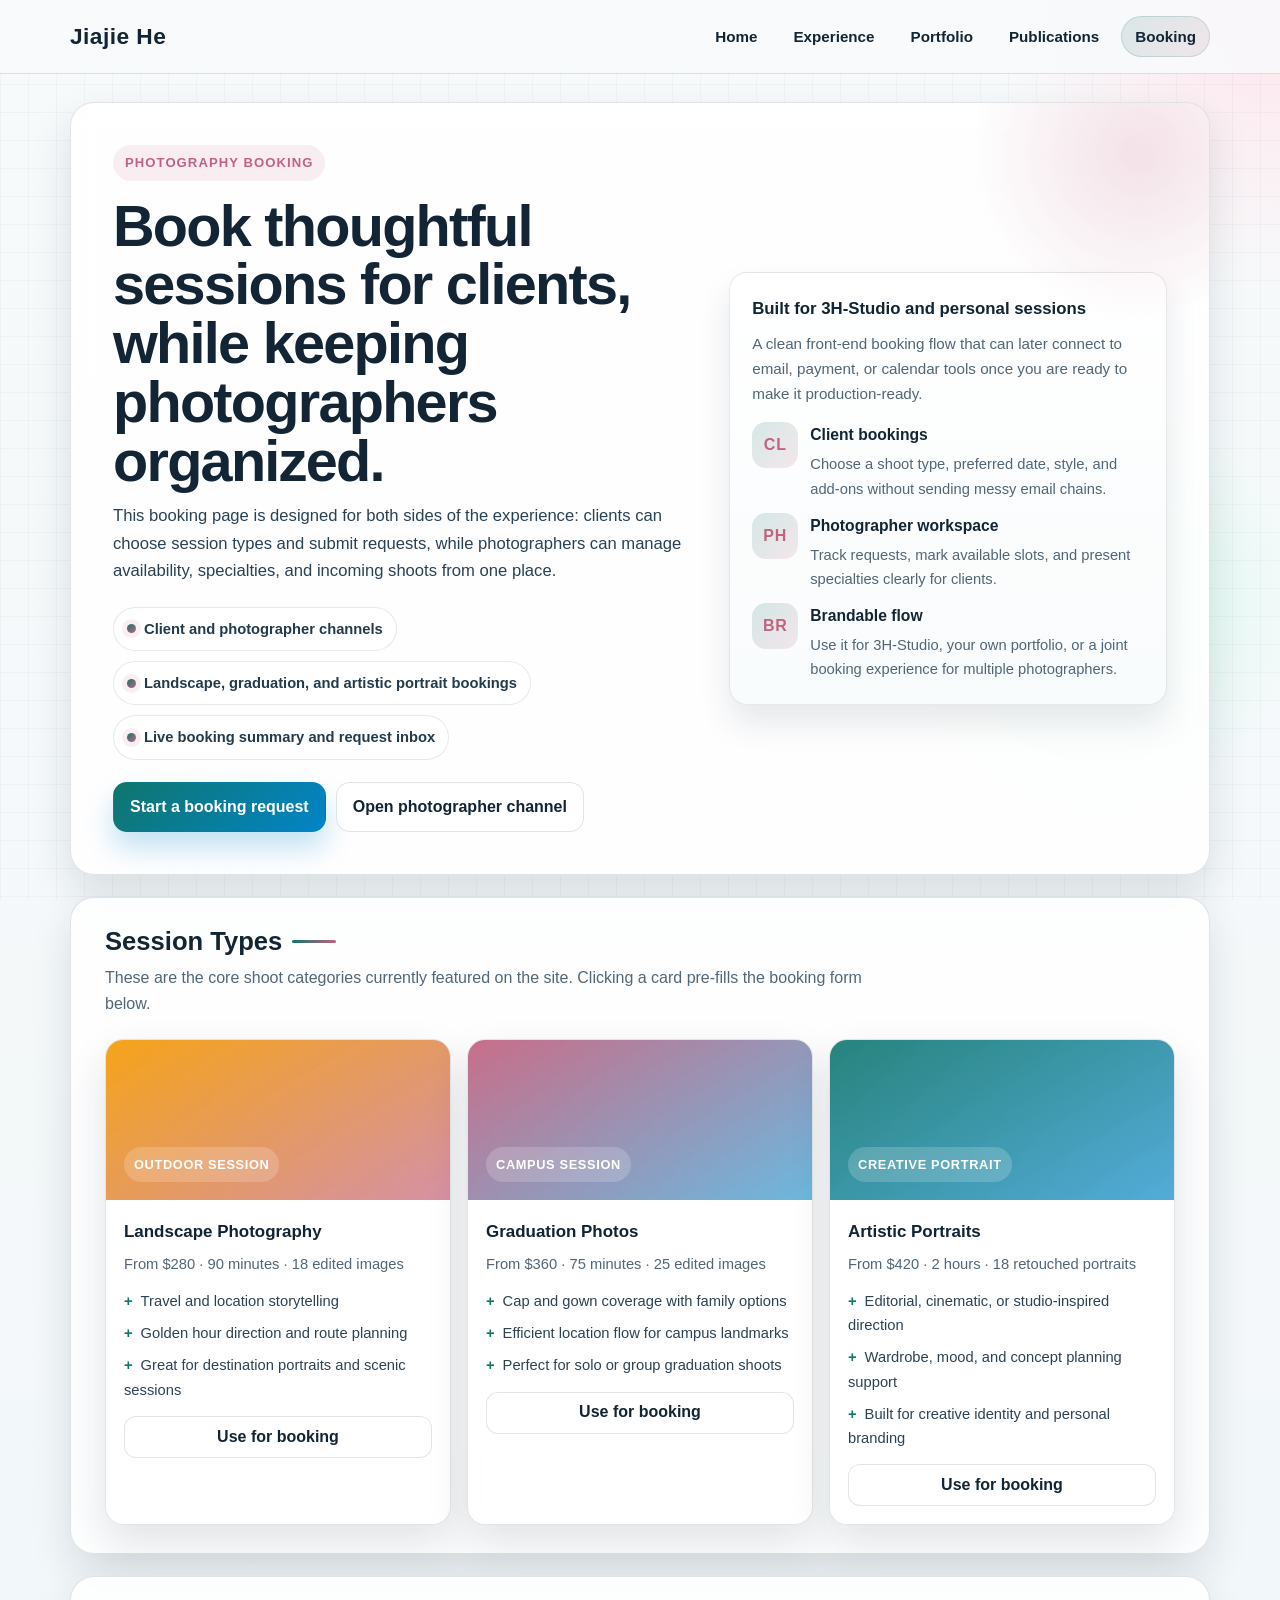
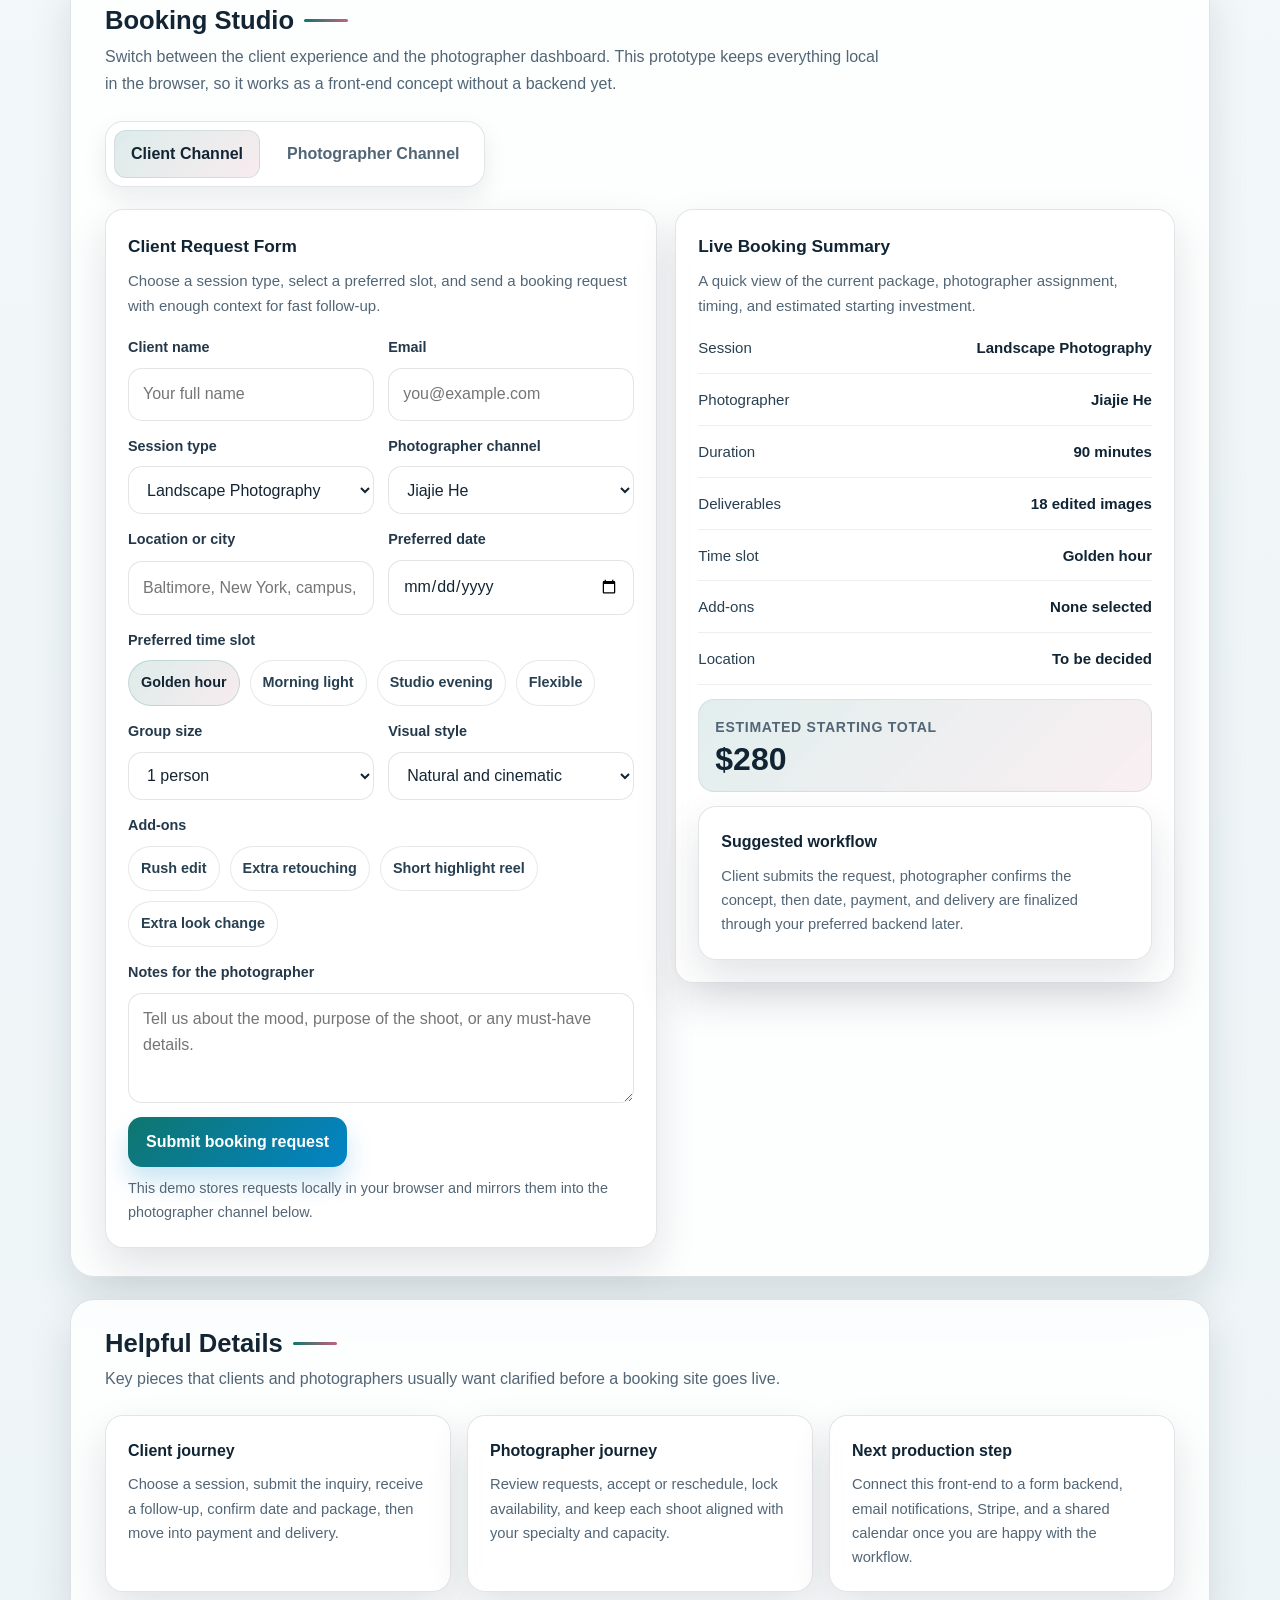
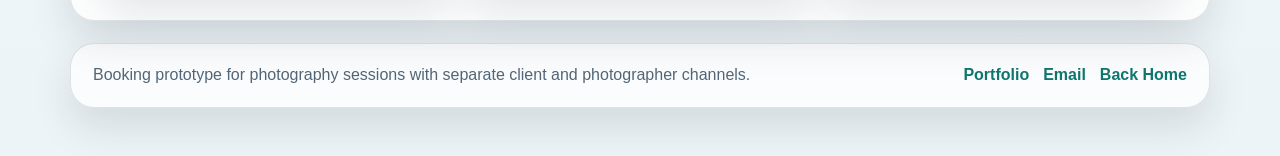
==== booking.html @ ce2f0d44 "studio website" ====
<!DOCTYPE html>
<html lang="en">
<head>
  <meta charset="UTF-8" />
  <meta name="viewport" content="width=device-width, initial-scale=1.0" />
  <title>Booking | Jiajie He x 3H-Studio</title>
  <style>
    :root {
      --bg-1: #f7fafb;
      --bg-2: #edf4f7;
      --surface: rgba(255, 255, 255, 0.84);
      --surface-strong: #ffffff;
      --text: #132534;
      --muted: #526677;
      --brand: #0f766e;
      --brand-2: #0284c7;
      --accent: #f59e0b;
      --rose: #c3627f;
      --line: rgba(19, 37, 52, 0.12);
      --ring: rgba(2, 132, 199, 0.2);
      --shadow: 0 18px 42px rgba(19, 37, 52, 0.12);
      --radius-lg: 18px;
      --radius-xl: 24px;
    }

    * {
      box-sizing: border-box;
    }

    html {
      scroll-behavior: smooth;
    }

    body {
      margin: 0;
      min-height: 100vh;
      font-family: "Avenir Next", "Trebuchet MS", "Segoe UI", sans-serif;
      color: var(--text);
      line-height: 1.65;
      background:
        radial-gradient(920px circle at -8% -12%, #d9f5ff 0%, transparent 42%),
        radial-gradient(860px circle at 100% 0%, #ffe5ec 0%, transparent 34%),
        radial-gradient(720px circle at 86% 18%, #d5fbec 0%, transparent 28%),
        linear-gradient(180deg, var(--bg-1) 0%, var(--bg-2) 100%);
    }

    body::before {
      content: "";
      position: fixed;
      inset: 0;
      background-image:
        linear-gradient(rgba(19, 37, 52, 0.03) 1px, transparent 1px),
        linear-gradient(90deg, rgba(19, 37, 52, 0.03) 1px, transparent 1px);
      background-size: 28px 28px;
      pointer-events: none;
      z-index: -1;
    }

    a {
      color: var(--brand);
      text-decoration: none;
    }

    a:hover {
      text-decoration: underline;
      text-underline-offset: 3px;
    }

    button,
    input,
    select,
    textarea {
      font: inherit;
    }

    button {
      cursor: pointer;
    }

    .site-header {
      position: sticky;
      top: 0;
      z-index: 30;
      backdrop-filter: blur(12px);
      background: rgba(248, 251, 252, 0.82);
      border-bottom: 1px solid var(--line);
    }

    .header-inner {
      max-width: 1180px;
      margin: 0 auto;
      padding: 16px 20px;
      display: flex;
      align-items: center;
      justify-content: space-between;
      gap: 16px;
    }

    .brand {
      font-family: "Optima", "Avenir Next Condensed", "Trebuchet MS", sans-serif;
      font-size: 1.42rem;
      font-weight: 700;
      letter-spacing: 0.02em;
      color: var(--text);
    }

    .brand:hover {
      text-decoration: none;
      opacity: 0.88;
    }

    .nav-list {
      list-style: none;
      margin: 0;
      padding: 0;
      display: flex;
      flex-wrap: wrap;
      gap: 8px;
    }

    .nav-list a {
      display: inline-block;
      padding: 8px 14px;
      border-radius: 999px;
      color: var(--text);
      font-size: 0.95rem;
      font-weight: 600;
      transition: transform 160ms ease, background-color 160ms ease, box-shadow 160ms ease;
    }

    .nav-list a:hover {
      text-decoration: none;
      background: #ffffff;
      transform: translateY(-1px);
    }

    .nav-list a[aria-current="page"] {
      background: linear-gradient(135deg, rgba(15, 118, 110, 0.14), rgba(195, 98, 127, 0.12));
      box-shadow: inset 0 0 0 1px rgba(15, 118, 110, 0.16);
    }

    .page-shell {
      max-width: 1180px;
      margin: 0 auto;
      padding: 28px 20px 48px;
    }

    .hero-card,
    .section-card,
    .service-card,
    .form-card,
    .summary-card,
    .dashboard-card,
    .note-card {
      background: var(--surface);
      border: 1px solid var(--line);
      border-radius: var(--radius-xl);
      box-shadow: var(--shadow);
      backdrop-filter: blur(12px);
    }

    .hero-card {
      position: relative;
      overflow: hidden;
      padding: clamp(26px, 4vw, 42px);
      animation: fade-up 520ms ease both;
    }

    .hero-card::after {
      content: "";
      position: absolute;
      width: 360px;
      height: 360px;
      right: -110px;
      top: -130px;
      border-radius: 50%;
      background: radial-gradient(circle, rgba(195, 98, 127, 0.18) 0%, transparent 66%);
      pointer-events: none;
    }

    .hero-grid {
      display: grid;
      grid-template-columns: 1.15fr 0.85fr;
      gap: 24px;
      align-items: center;
    }

    .eyebrow {
      display: inline-flex;
      align-items: center;
      gap: 8px;
      padding: 7px 12px;
      border-radius: 999px;
      background: rgba(195, 98, 127, 0.1);
      color: var(--rose);
      font-size: 0.82rem;
      font-weight: 800;
      letter-spacing: 0.08em;
      text-transform: uppercase;
    }

    .hero-title {
      margin: 16px 0 12px;
      max-width: 760px;
      font-family: "Optima", "Avenir Next Condensed", "Trebuchet MS", sans-serif;
      font-size: clamp(2.2rem, 5vw, 3.6rem);
      line-height: 1.02;
      letter-spacing: -0.03em;
    }

    .hero-text {
      max-width: 700px;
      margin: 0;
      color: #294154;
      font-size: 1.04rem;
    }

    .chip-row {
      display: flex;
      flex-wrap: wrap;
      gap: 10px;
      margin-top: 22px;
    }

    .chip {
      display: inline-flex;
      align-items: center;
      gap: 8px;
      padding: 9px 13px;
      border-radius: 999px;
      border: 1px solid rgba(19, 37, 52, 0.1);
      background: rgba(255, 255, 255, 0.72);
      color: #223a4d;
      font-size: 0.92rem;
      font-weight: 700;
    }

    .chip-mark {
      width: 9px;
      height: 9px;
      border-radius: 50%;
      background: linear-gradient(135deg, var(--brand), var(--rose));
      box-shadow: 0 0 0 5px rgba(195, 98, 127, 0.1);
    }

    .hero-actions {
      display: flex;
      flex-wrap: wrap;
      gap: 10px;
      margin-top: 22px;
    }

    .cta-button,
    .ghost-button {
      display: inline-flex;
      align-items: center;
      justify-content: center;
      gap: 8px;
      min-height: 46px;
      padding: 11px 16px;
      border-radius: 14px;
      border: 1px solid transparent;
      font-weight: 800;
      transition: transform 160ms ease, box-shadow 160ms ease, border-color 160ms ease;
    }

    .cta-button {
      background: linear-gradient(135deg, var(--brand), var(--brand-2));
      color: #ffffff;
      box-shadow: 0 16px 28px rgba(2, 132, 199, 0.24);
    }

    .cta-button:hover {
      text-decoration: none;
      transform: translateY(-2px);
    }

    .ghost-button {
      background: rgba(255, 255, 255, 0.76);
      border-color: var(--line);
      color: var(--text);
    }

    .ghost-button:hover {
      text-decoration: none;
      transform: translateY(-2px);
      border-color: var(--ring);
      box-shadow: 0 10px 20px rgba(19, 37, 52, 0.1);
    }

    .hero-panel {
      padding: 22px;
      border-radius: var(--radius-lg);
      background:
        linear-gradient(180deg, rgba(255, 255, 255, 0.9) 0%, rgba(248, 251, 252, 0.9) 100%);
      border: 1px solid rgba(19, 37, 52, 0.1);
      box-shadow: 0 18px 32px rgba(19, 37, 52, 0.1);
    }

    .panel-title {
      margin: 0;
      font-size: 1.05rem;
      color: #102434;
    }

    .panel-copy {
      margin: 8px 0 0;
      color: var(--muted);
      font-size: 0.95rem;
    }

    .feature-stack {
      display: grid;
      gap: 12px;
      margin-top: 16px;
    }

    .feature-row {
      display: grid;
      grid-template-columns: 46px 1fr;
      gap: 12px;
      align-items: start;
    }

    .feature-mark {
      width: 46px;
      height: 46px;
      border-radius: 14px;
      display: grid;
      place-items: center;
      background: linear-gradient(135deg, rgba(15, 118, 110, 0.16), rgba(195, 98, 127, 0.14));
      color: var(--rose);
      font-weight: 900;
      letter-spacing: 0.05em;
    }

    .feature-row h3 {
      margin: 0;
      font-size: 0.98rem;
    }

    .feature-row p {
      margin: 4px 0 0;
      color: var(--muted);
      font-size: 0.92rem;
    }

    .content-grid {
      display: grid;
      gap: 22px;
      margin-top: 22px;
    }

    .section-card {
      padding: 28px clamp(18px, 4vw, 34px);
      animation: fade-up 560ms ease both;
    }

    .section-title {
      margin: 0 0 8px;
      display: inline-flex;
      align-items: center;
      gap: 10px;
      font-family: "Optima", "Avenir Next Condensed", "Trebuchet MS", sans-serif;
      font-size: clamp(1.45rem, 2vw, 1.8rem);
      line-height: 1.2;
    }

    .section-title::after {
      content: "";
      width: 44px;
      height: 3px;
      border-radius: 999px;
      background: linear-gradient(90deg, var(--brand), var(--rose));
    }

    .section-copy {
      margin: 0;
      color: var(--muted);
      max-width: 780px;
    }

    .service-grid {
      display: grid;
      grid-template-columns: repeat(3, minmax(0, 1fr));
      gap: 16px;
      margin-top: 22px;
    }

    .service-card {
      overflow: hidden;
      padding: 0;
      border-radius: var(--radius-lg);
      transition: transform 160ms ease, box-shadow 160ms ease, border-color 160ms ease;
    }

    .service-card:hover {
      transform: translateY(-3px);
      box-shadow: 0 18px 32px rgba(19, 37, 52, 0.12);
      border-color: var(--ring);
    }

    .service-visual {
      min-height: 160px;
      padding: 18px;
      display: flex;
      align-items: flex-end;
      background:
        linear-gradient(150deg, rgba(15, 118, 110, 0.9), rgba(2, 132, 199, 0.68)),
        linear-gradient(35deg, rgba(255, 255, 255, 0.18), transparent 55%);
      color: #ffffff;
    }

    .service-card[data-theme="rose"] .service-visual {
      background:
        linear-gradient(150deg, rgba(195, 98, 127, 0.92), rgba(2, 132, 199, 0.58)),
        linear-gradient(35deg, rgba(255, 255, 255, 0.18), transparent 55%);
    }

    .service-card[data-theme="amber"] .service-visual {
      background:
        linear-gradient(150deg, rgba(245, 158, 11, 0.94), rgba(195, 98, 127, 0.7)),
        linear-gradient(35deg, rgba(255, 255, 255, 0.18), transparent 55%);
    }

    .service-visual span {
      display: inline-flex;
      padding: 7px 10px;
      border-radius: 999px;
      background: rgba(255, 255, 255, 0.18);
      font-size: 0.8rem;
      font-weight: 800;
      letter-spacing: 0.05em;
      text-transform: uppercase;
    }

    .service-body {
      padding: 18px;
      background: rgba(255, 255, 255, 0.9);
    }

    .service-title {
      margin: 0;
      font-size: 1.06rem;
      color: #102434;
    }

    .service-meta {
      margin: 6px 0 0;
      color: var(--muted);
      font-size: 0.92rem;
    }

    .service-list {
      margin: 12px 0 0;
      padding: 0;
      list-style: none;
      display: grid;
      gap: 8px;
    }

    .service-list li {
      color: #2d4254;
      font-size: 0.92rem;
    }

    .service-list li::before {
      content: "+";
      margin-right: 8px;
      color: var(--brand);
      font-weight: 900;
    }

    .service-button {
      margin-top: 14px;
      width: 100%;
      min-height: 42px;
      border-radius: 12px;
      border: 1px solid var(--line);
      background: var(--surface-strong);
      color: var(--text);
      font-weight: 800;
      transition: transform 160ms ease, box-shadow 160ms ease, border-color 160ms ease;
    }

    .service-button:hover {
      transform: translateY(-2px);
      border-color: var(--ring);
      box-shadow: 0 10px 20px rgba(19, 37, 52, 0.1);
    }

    .channel-bar {
      margin-top: 24px;
      display: inline-flex;
      flex-wrap: wrap;
      gap: 10px;
      padding: 8px;
      border-radius: 18px;
      background: rgba(255, 255, 255, 0.74);
      border: 1px solid var(--line);
      box-shadow: 0 10px 24px rgba(19, 37, 52, 0.08);
    }

    .channel-tab {
      min-height: 44px;
      padding: 10px 16px;
      border-radius: 12px;
      border: 1px solid transparent;
      background: transparent;
      color: var(--muted);
      font-weight: 800;
    }

    .channel-tab.active {
      background: linear-gradient(135deg, rgba(15, 118, 110, 0.14), rgba(195, 98, 127, 0.12));
      color: var(--text);
      border-color: rgba(15, 118, 110, 0.12);
    }

    .channel-panel {
      display: none;
      margin-top: 22px;
    }

    .channel-panel.active {
      display: block;
    }

    .workflow-grid {
      display: grid;
      grid-template-columns: 1.05fr 0.95fr;
      gap: 18px;
      align-items: start;
    }

    .form-card,
    .summary-card,
    .dashboard-card,
    .note-card {
      padding: 22px;
      border-radius: var(--radius-lg);
    }

    .card-heading {
      margin: 0;
      font-size: 1.08rem;
      color: #102434;
    }

    .card-copy {
      margin: 8px 0 0;
      color: var(--muted);
      font-size: 0.94rem;
    }

    .booking-form {
      display: grid;
      gap: 14px;
      margin-top: 18px;
    }

    .field-grid {
      display: grid;
      grid-template-columns: repeat(2, minmax(0, 1fr));
      gap: 14px;
    }

    .field {
      display: grid;
      gap: 8px;
    }

    .field label {
      font-size: 0.9rem;
      font-weight: 800;
      color: #23384a;
    }

    .field input,
    .field select,
    .field textarea {
      min-height: 48px;
      border-radius: 14px;
      border: 1px solid rgba(19, 37, 52, 0.12);
      background: rgba(255, 255, 255, 0.94);
      padding: 12px 14px;
      color: var(--text);
      transition: border-color 160ms ease, box-shadow 160ms ease;
    }

    .field textarea {
      min-height: 110px;
      resize: vertical;
    }

    .field input:focus,
    .field select:focus,
    .field textarea:focus {
      outline: none;
      border-color: rgba(2, 132, 199, 0.36);
      box-shadow: 0 0 0 4px rgba(2, 132, 199, 0.12);
    }

    .slot-grid,
    .addon-grid,
    .specialty-grid {
      display: flex;
      flex-wrap: wrap;
      gap: 10px;
    }

    .slot-button,
    .addon-chip,
    .specialty-chip {
      display: inline-flex;
      align-items: center;
      justify-content: center;
      min-height: 42px;
      padding: 10px 12px;
      border-radius: 999px;
      border: 1px solid rgba(19, 37, 52, 0.1);
      background: rgba(255, 255, 255, 0.84);
      color: #274052;
      font-size: 0.9rem;
      font-weight: 700;
      transition: transform 160ms ease, border-color 160ms ease, box-shadow 160ms ease, background-color 160ms ease;
    }

    .slot-button:hover,
    .addon-chip:hover {
      transform: translateY(-1px);
      border-color: var(--ring);
      box-shadow: 0 8px 16px rgba(19, 37, 52, 0.08);
    }

    .slot-button.active,
    .addon-chip.active {
      background: linear-gradient(135deg, rgba(15, 118, 110, 0.14), rgba(195, 98, 127, 0.12));
      border-color: rgba(15, 118, 110, 0.18);
      color: var(--text);
    }

    .form-actions {
      display: flex;
      flex-wrap: wrap;
      gap: 10px;
      align-items: center;
    }

    .submit-button {
      min-height: 48px;
      padding: 12px 18px;
      border-radius: 14px;
      border: 0;
      background: linear-gradient(135deg, var(--brand), var(--brand-2));
      color: #ffffff;
      font-weight: 800;
      box-shadow: 0 14px 26px rgba(2, 132, 199, 0.22);
      transition: transform 160ms ease, box-shadow 160ms ease;
    }

    .submit-button:hover {
      transform: translateY(-2px);
    }

    .form-note {
      color: var(--muted);
      font-size: 0.9rem;
    }

    .summary-panel {
      display: grid;
      gap: 14px;
      margin-top: 18px;
    }

    .summary-row {
      display: flex;
      justify-content: space-between;
      gap: 14px;
      padding-bottom: 12px;
      border-bottom: 1px solid rgba(19, 37, 52, 0.08);
      color: #274052;
      font-size: 0.94rem;
    }

    .summary-row strong {
      color: #102434;
    }

    .summary-total {
      padding: 16px;
      border-radius: 16px;
      background: linear-gradient(135deg, rgba(15, 118, 110, 0.12), rgba(195, 98, 127, 0.1));
      border: 1px solid rgba(15, 118, 110, 0.1);
    }

    .summary-total span {
      display: block;
      color: var(--muted);
      font-size: 0.88rem;
      font-weight: 700;
      letter-spacing: 0.05em;
      text-transform: uppercase;
    }

    .summary-total strong {
      display: block;
      margin-top: 4px;
      font-family: "Optima", "Avenir Next Condensed", "Trebuchet MS", sans-serif;
      font-size: 2rem;
      line-height: 1;
      color: #102434;
    }

    .success-banner {
      display: none;
      margin-top: 16px;
      padding: 14px 16px;
      border-radius: 16px;
      background: rgba(15, 118, 110, 0.1);
      border: 1px solid rgba(15, 118, 110, 0.14);
      color: #144338;
      font-weight: 700;
    }

    .success-banner.show {
      display: block;
    }

    .photographer-grid {
      display: grid;
      grid-template-columns: 1.1fr 0.9fr;
      gap: 18px;
      align-items: start;
    }

    .stat-grid {
      display: grid;
      grid-template-columns: repeat(3, minmax(0, 1fr));
      gap: 12px;
      margin-top: 18px;
    }

    .stat-card {
      padding: 14px;
      border-radius: 18px;
      background: rgba(255, 255, 255, 0.76);
      border: 1px solid rgba(19, 37, 52, 0.1);
      text-align: center;
    }

    .stat-card strong {
      display: block;
      font-family: "Optima", "Avenir Next Condensed", "Trebuchet MS", sans-serif;
      font-size: 1.55rem;
      line-height: 1;
      color: #102434;
    }

    .stat-card span {
      display: block;
      margin-top: 6px;
      color: var(--muted);
      font-size: 0.83rem;
      font-weight: 700;
      letter-spacing: 0.04em;
      text-transform: uppercase;
    }

    .request-list {
      margin: 18px 0 0;
      padding: 0;
      list-style: none;
      display: grid;
      gap: 12px;
    }

    .request-item {
      padding: 16px;
      border-radius: 16px;
      border: 1px solid rgba(19, 37, 52, 0.1);
      background: rgba(255, 255, 255, 0.88);
      transition: transform 160ms ease, box-shadow 160ms ease, border-color 160ms ease;
    }

    .request-item:hover {
      transform: translateY(-2px);
      box-shadow: 0 12px 24px rgba(19, 37, 52, 0.08);
      border-color: var(--ring);
    }

    .request-topline {
      display: flex;
      justify-content: space-between;
      align-items: start;
      gap: 12px;
    }

    .request-title {
      margin: 0;
      font-size: 0.99rem;
      color: #102434;
    }

    .status-badge {
      display: inline-flex;
      align-items: center;
      padding: 7px 10px;
      border-radius: 999px;
      font-size: 0.78rem;
      font-weight: 800;
      letter-spacing: 0.05em;
      text-transform: uppercase;
      white-space: nowrap;
    }

    .status-badge.new {
      background: rgba(245, 158, 11, 0.14);
      color: #925900;
    }

    .status-badge.pending {
      background: rgba(2, 132, 199, 0.1);
      color: var(--brand-2);
    }

    .status-badge.review {
      background: rgba(15, 118, 110, 0.1);
      color: var(--brand);
    }

    .request-meta,
    .request-notes {
      margin: 8px 0 0;
      color: var(--muted);
      font-size: 0.92rem;
    }

    .availability-grid {
      display: grid;
      grid-template-columns: repeat(2, minmax(0, 1fr));
      gap: 10px;
      margin-top: 18px;
    }

    .availability-slot {
      min-height: 56px;
      padding: 12px;
      border-radius: 16px;
      border: 1px solid rgba(19, 37, 52, 0.1);
      background: rgba(255, 255, 255, 0.88);
      color: #274052;
      font-weight: 700;
      text-align: left;
      transition: transform 160ms ease, border-color 160ms ease, box-shadow 160ms ease, background-color 160ms ease;
    }

    .availability-slot small {
      display: block;
      margin-top: 4px;
      color: var(--muted);
      font-weight: 600;
      font-size: 0.82rem;
    }

    .availability-slot:hover {
      transform: translateY(-1px);
      border-color: var(--ring);
      box-shadow: 0 10px 18px rgba(19, 37, 52, 0.08);
    }

    .availability-slot.open {
      background: linear-gradient(135deg, rgba(15, 118, 110, 0.14), rgba(2, 132, 199, 0.1));
      border-color: rgba(15, 118, 110, 0.16);
    }

    .availability-slot.closed {
      background: rgba(255, 255, 255, 0.74);
      opacity: 0.7;
    }

    .faq-grid {
      display: grid;
      grid-template-columns: repeat(3, minmax(0, 1fr));
      gap: 16px;
      margin-top: 22px;
    }

    .note-card h3 {
      margin: 0;
      font-size: 1rem;
      color: #102434;
    }

    .note-card p {
      margin: 8px 0 0;
      color: var(--muted);
      font-size: 0.92rem;
    }

    .footer-card {
      margin-top: 22px;
      padding: 18px 22px;
      border-radius: var(--radius-xl);
      background: rgba(255, 255, 255, 0.74);
      border: 1px solid var(--line);
      box-shadow: var(--shadow);
      display: flex;
      justify-content: space-between;
      align-items: center;
      gap: 18px;
      color: var(--muted);
    }

    .footer-links {
      display: flex;
      flex-wrap: wrap;
      gap: 14px;
    }

    .footer-links a {
      font-weight: 700;
    }

    @keyframes fade-up {
      from {
        opacity: 0;
        transform: translateY(14px);
      }
      to {
        opacity: 1;
        transform: translateY(0);
      }
    }

    @media (max-width: 1080px) {
      .hero-grid,
      .workflow-grid,
      .photographer-grid,
      .service-grid,
      .faq-grid {
        grid-template-columns: 1fr;
      }
    }

    @media (max-width: 780px) {
      .field-grid,
      .availability-grid,
      .stat-grid {
        grid-template-columns: 1fr;
      }
    }

    @media (max-width: 640px) {
      .header-inner {
        flex-direction: column;
        align-items: flex-start;
      }

      .nav-list {
        width: 100%;
      }

      .nav-list li {
        flex: 1 1 auto;
      }

      .nav-list a {
        width: 100%;
        text-align: center;
      }

      .hero-actions,
      .form-actions,
      .footer-card,
      .request-topline {
        flex-direction: column;
        align-items: flex-start;
      }

      .channel-bar {
        width: 100%;
      }

      .channel-tab {
        width: 100%;
      }
    }
  </style>
</head>
<body>
  <header class="site-header">
    <div class="header-inner">
      <a class="brand" href="index.html">Jiajie He</a>
      <nav aria-label="Primary">
        <ul class="nav-list">
          <li><a href="index.html">Home</a></li>
          <li><a href="experience.html">Experience</a></li>
          <li><a href="portfolio.html">Portfolio</a></li>
          <li><a href="publication.html">Publications</a></li>
          <li><a href="booking.html" aria-current="page">Booking</a></li>
        </ul>
      </nav>
    </div>
  </header>

  <main class="page-shell">
    <section class="hero-card" aria-labelledby="page-title">
      <div class="hero-grid">
        <div>
          <span class="eyebrow">Photography Booking</span>
          <h1 id="page-title" class="hero-title">Book thoughtful sessions for clients, while keeping photographers organized.</h1>
          <p class="hero-text">
            This booking page is designed for both sides of the experience: clients can choose session types and submit requests, while photographers can manage availability, specialties, and incoming shoots from one place.
          </p>
          <div class="chip-row" aria-label="Booking highlights">
            <span class="chip"><span class="chip-mark" aria-hidden="true"></span>Client and photographer channels</span>
            <span class="chip"><span class="chip-mark" aria-hidden="true"></span>Landscape, graduation, and artistic portrait bookings</span>
            <span class="chip"><span class="chip-mark" aria-hidden="true"></span>Live booking summary and request inbox</span>
          </div>
          <div class="hero-actions">
            <a class="cta-button" href="#booking-studio">Start a booking request</a>
            <a class="ghost-button" href="#channel-switcher">Open photographer channel</a>
          </div>
        </div>

        <aside class="hero-panel">
          <h2 class="panel-title">Built for 3H-Studio and personal sessions</h2>
          <p class="panel-copy">
            A clean front-end booking flow that can later connect to email, payment, or calendar tools once you are ready to make it production-ready.
          </p>
          <div class="feature-stack">
            <div class="feature-row">
              <div class="feature-mark">CL</div>
              <div>
                <h3>Client bookings</h3>
                <p>Choose a shoot type, preferred date, style, and add-ons without sending messy email chains.</p>
              </div>
            </div>
            <div class="feature-row">
              <div class="feature-mark">PH</div>
              <div>
                <h3>Photographer workspace</h3>
                <p>Track requests, mark available slots, and present specialties clearly for clients.</p>
              </div>
            </div>
            <div class="feature-row">
              <div class="feature-mark">BR</div>
              <div>
                <h3>Brandable flow</h3>
                <p>Use it for 3H-Studio, your own portfolio, or a joint booking experience for multiple photographers.</p>
              </div>
            </div>
          </div>
        </aside>
      </div>
    </section>

    <div class="content-grid">
      <section class="section-card" aria-labelledby="session-title">
        <h2 id="session-title" class="section-title">Session Types</h2>
        <p class="section-copy">
          These are the core shoot categories currently featured on the site. Clicking a card pre-fills the booking form below.
        </p>

        <div class="service-grid">
          <article class="service-card" data-theme="amber">
            <div class="service-visual">
              <span>Outdoor session</span>
            </div>
            <div class="service-body">
              <h3 class="service-title">Landscape Photography</h3>
              <p class="service-meta">From $280 · 90 minutes · 18 edited images</p>
              <ul class="service-list">
                <li>Travel and location storytelling</li>
                <li>Golden hour direction and route planning</li>
                <li>Great for destination portraits and scenic sessions</li>
              </ul>
              <button class="service-button" type="button" data-fill-session="landscape">Use for booking</button>
            </div>
          </article>

          <article class="service-card" data-theme="rose">
            <div class="service-visual">
              <span>Campus session</span>
            </div>
            <div class="service-body">
              <h3 class="service-title">Graduation Photos</h3>
              <p class="service-meta">From $360 · 75 minutes · 25 edited images</p>
              <ul class="service-list">
                <li>Cap and gown coverage with family options</li>
                <li>Efficient location flow for campus landmarks</li>
                <li>Perfect for solo or group graduation shoots</li>
              </ul>
              <button class="service-button" type="button" data-fill-session="graduation">Use for booking</button>
            </div>
          </article>

          <article class="service-card">
            <div class="service-visual">
              <span>Creative portrait</span>
            </div>
            <div class="service-body">
              <h3 class="service-title">Artistic Portraits</h3>
              <p class="service-meta">From $420 · 2 hours · 18 retouched portraits</p>
              <ul class="service-list">
                <li>Editorial, cinematic, or studio-inspired direction</li>
                <li>Wardrobe, mood, and concept planning support</li>
                <li>Built for creative identity and personal branding</li>
              </ul>
              <button class="service-button" type="button" data-fill-session="portrait">Use for booking</button>
            </div>
          </article>
        </div>
      </section>

      <section id="booking-studio" class="section-card" aria-labelledby="booking-title">
        <h2 id="booking-title" class="section-title">Booking Studio</h2>
        <p class="section-copy">
          Switch between the client experience and the photographer dashboard. This prototype keeps everything local in the browser, so it works as a front-end concept without a backend yet.
        </p>

        <div id="channel-switcher" class="channel-bar" role="tablist" aria-label="Booking channels">
          <button class="channel-tab active" type="button" role="tab" aria-selected="true" data-channel="client-panel">Client Channel</button>
          <button class="channel-tab" type="button" role="tab" aria-selected="false" data-channel="photographer-panel">Photographer Channel</button>
        </div>

        <section id="client-panel" class="channel-panel active" aria-labelledby="client-panel-title">
          <div class="workflow-grid">
            <article class="form-card">
              <h3 id="client-panel-title" class="card-heading">Client Request Form</h3>
              <p class="card-copy">
                Choose a session type, select a preferred slot, and send a booking request with enough context for fast follow-up.
              </p>

              <form id="booking-form" class="booking-form">
                <div class="field-grid">
                  <div class="field">
                    <label for="client-name">Client name</label>
                    <input id="client-name" name="client-name" type="text" placeholder="Your full name" required />
                  </div>
                  <div class="field">
                    <label for="client-email">Email</label>
                    <input id="client-email" name="client-email" type="email" placeholder="you@example.com" required />
                  </div>
                </div>

                <div class="field-grid">
                  <div class="field">
                    <label for="session-type">Session type</label>
                    <select id="session-type" name="session-type" required>
                      <option value="landscape">Landscape Photography</option>
                      <option value="graduation">Graduation Photos</option>
                      <option value="portrait">Artistic Portraits</option>
                    </select>
                  </div>
                  <div class="field">
                    <label for="photographer">Photographer channel</label>
                    <select id="photographer" name="photographer">
                      <option value="jiajie">Jiajie He</option>
                      <option value="studio">3H-Studio Team</option>
                      <option value="associate">Associate Photographer</option>
                    </select>
                  </div>
                </div>

                <div class="field-grid">
                  <div class="field">
                    <label for="city">Location or city</label>
                    <input id="city" name="city" type="text" placeholder="Baltimore, New York, campus, studio..." required />
                  </div>
                  <div class="field">
                    <label for="shoot-date">Preferred date</label>
                    <input id="shoot-date" name="shoot-date" type="date" required />
                  </div>
                </div>

                <div class="field">
                  <label>Preferred time slot</label>
                  <div class="slot-grid" id="slot-grid">
                    <button class="slot-button active" type="button" data-slot="Golden hour">Golden hour</button>
                    <button class="slot-button" type="button" data-slot="Morning light">Morning light</button>
                    <button class="slot-button" type="button" data-slot="Studio evening">Studio evening</button>
                    <button class="slot-button" type="button" data-slot="Flexible">Flexible</button>
                  </div>
                </div>

                <div class="field-grid">
                  <div class="field">
                    <label for="group-size">Group size</label>
                    <select id="group-size" name="group-size">
                      <option value="1">1 person</option>
                      <option value="2">2 people</option>
                      <option value="3-5">3-5 people</option>
                      <option value="6+">6+ people</option>
                    </select>
                  </div>
                  <div class="field">
                    <label for="style">Visual style</label>
                    <select id="style" name="style">
                      <option value="Natural and cinematic">Natural and cinematic</option>
                      <option value="Clean and classic">Clean and classic</option>
                      <option value="Editorial and artistic">Editorial and artistic</option>
                      <option value="Travel documentary">Travel documentary</option>
                    </select>
                  </div>
                </div>

                <div class="field">
                  <label>Add-ons</label>
                  <div class="addon-grid" id="addon-grid">
                    <button class="addon-chip" type="button" data-addon="rush">Rush edit</button>
                    <button class="addon-chip" type="button" data-addon="retouch">Extra retouching</button>
                    <button class="addon-chip" type="button" data-addon="reel">Short highlight reel</button>
                    <button class="addon-chip" type="button" data-addon="looks">Extra look change</button>
                  </div>
                </div>

                <div class="field">
                  <label for="notes">Notes for the photographer</label>
                  <textarea id="notes" name="notes" placeholder="Tell us about the mood, purpose of the shoot, or any must-have details."></textarea>
                </div>

                <div class="form-actions">
                  <button class="submit-button" type="submit">Submit booking request</button>
                  <span class="form-note">This demo stores requests locally in your browser and mirrors them into the photographer channel below.</span>
                </div>
              </form>

              <div id="success-banner" class="success-banner">
                Booking request submitted. A new inquiry has been added to the photographer channel.
              </div>
            </article>

            <aside class="summary-card">
              <h3 class="card-heading">Live Booking Summary</h3>
              <p class="card-copy">
                A quick view of the current package, photographer assignment, timing, and estimated starting investment.
              </p>

              <div class="summary-panel">
                <div class="summary-row"><span>Session</span><strong id="summary-session">Landscape Photography</strong></div>
                <div class="summary-row"><span>Photographer</span><strong id="summary-photographer">Jiajie He</strong></div>
                <div class="summary-row"><span>Duration</span><strong id="summary-duration">90 minutes</strong></div>
                <div class="summary-row"><span>Deliverables</span><strong id="summary-deliverables">18 edited images</strong></div>
                <div class="summary-row"><span>Time slot</span><strong id="summary-slot">Golden hour</strong></div>
                <div class="summary-row"><span>Add-ons</span><strong id="summary-addons">None selected</strong></div>
                <div class="summary-row"><span>Location</span><strong id="summary-location">To be decided</strong></div>
                <div class="summary-total">
                  <span>Estimated starting total</span>
                  <strong id="summary-total">$280</strong>
                </div>
                <div class="note-card">
                  <h3>Suggested workflow</h3>
                  <p>Client submits the request, photographer confirms the concept, then date, payment, and delivery are finalized through your preferred backend later.</p>
                </div>
              </div>
            </aside>
          </div>
        </section>

        <section id="photographer-panel" class="channel-panel" aria-labelledby="photographer-panel-title">
          <div class="photographer-grid">
            <article class="dashboard-card">
              <h3 id="photographer-panel-title" class="card-heading">Photographer Dashboard</h3>
              <p class="card-copy">
                Review incoming requests, keep your booking pace visible, and present core specialties so clients know what each channel is best for.
              </p>

              <div class="stat-grid">
                <div class="stat-card">
                  <strong>24h</strong>
                  <span>Reply goal</span>
                </div>
                <div class="stat-card">
                  <strong>3</strong>
                  <span>Core shoot types</span>
                </div>
                <div class="stat-card">
                  <strong>6</strong>
                  <span>Weekly open slots</span>
                </div>
              </div>

              <div class="specialty-grid" style="margin-top: 18px;">
                <span class="specialty-chip">Landscape direction</span>
                <span class="specialty-chip">Graduation sessions</span>
                <span class="specialty-chip">Artistic portraits</span>
                <span class="specialty-chip">3H-Studio workflow</span>
              </div>

              <ul id="request-list" class="request-list" aria-label="Incoming booking requests"></ul>
            </article>

            <div style="display: grid; gap: 18px;">
              <article class="dashboard-card">
                <h3 class="card-heading">Availability Board</h3>
                <p class="card-copy">
                  Toggle open slots for the next booking cycle. This helps illustrate how a future photographer backend could work.
                </p>

                <div id="availability-grid" class="availability-grid" aria-label="Availability slots"></div>
              </article>

              <article class="note-card">
                <h3>Photographer channel essentials</h3>
                <p>For a production build, this area would connect to a database for real inquiries, photographer profiles, payments, and final calendar syncing.</p>
              </article>
            </div>
          </div>
        </section>
      </section>

      <section class="section-card" aria-labelledby="faq-title">
        <h2 id="faq-title" class="section-title">Helpful Details</h2>
        <p class="section-copy">
          Key pieces that clients and photographers usually want clarified before a booking site goes live.
        </p>

        <div class="faq-grid">
          <article class="note-card">
            <h3>Client journey</h3>
            <p>Choose a session, submit the inquiry, receive a follow-up, confirm date and package, then move into payment and delivery.</p>
          </article>
          <article class="note-card">
            <h3>Photographer journey</h3>
            <p>Review requests, accept or reschedule, lock availability, and keep each shoot aligned with your specialty and capacity.</p>
          </article>
          <article class="note-card">
            <h3>Next production step</h3>
            <p>Connect this front-end to a form backend, email notifications, Stripe, and a shared calendar once you are happy with the workflow.</p>
          </article>
        </div>
      </section>
    </div>

    <footer class="footer-card">
      <span>Booking prototype for photography sessions with separate client and photographer channels.</span>
      <div class="footer-links">
        <a href="portfolio.html">Portfolio</a>
        <a href="mailto:jiajieh1@umbc.edu">Email</a>
        <a href="index.html">Back Home</a>
      </div>
    </footer>
  </main>

  <script>
    const sessionTypes = {
      landscape: {
        label: "Landscape Photography",
        duration: "90 minutes",
        deliverables: "18 edited images",
        price: 280
      },
      graduation: {
        label: "Graduation Photos",
        duration: "75 minutes",
        deliverables: "25 edited images",
        price: 360
      },
      portrait: {
        label: "Artistic Portraits",
        duration: "2 hours",
        deliverables: "18 retouched portraits",
        price: 420
      }
    };

    const photographerNames = {
      jiajie: "Jiajie He",
      studio: "3H-Studio Team",
      associate: "Associate Photographer"
    };

    const addonConfig = {
      rush: { label: "Rush edit", price: 90 },
      retouch: { label: "Extra retouching", price: 60 },
      reel: { label: "Short highlight reel", price: 120 },
      looks: { label: "Extra look change", price: 80 }
    };

    const sampleRequests = [
      {
        client: "Mei Lin",
        session: "Graduation Photos",
        meta: "May 18, 2026 · Golden hour · Baltimore campus",
        notes: "Looking for cap-and-gown plus a few family images after the main set.",
        status: "pending",
        badge: "Pending"
      },
      {
        client: "Aaron Park",
        session: "Artistic Portraits",
        meta: "April 12, 2026 · Studio evening · New York",
        notes: "Interested in cinematic portrait lighting with one wardrobe change.",
        status: "review",
        badge: "In Review"
      }
    ];

    const availabilityDefaults = [
      { key: "thu-golden", title: "Thu · Golden hour", note: "Landscape and portrait", open: true },
      { key: "fri-morning", title: "Fri · Morning light", note: "Graduation friendly", open: true },
      { key: "sat-golden", title: "Sat · Golden hour", note: "High demand slot", open: true },
      { key: "sat-evening", title: "Sat · Studio evening", note: "Portrait and concept work", open: false },
      { key: "sun-morning", title: "Sun · Morning light", note: "Family and graduation", open: true },
      { key: "sun-flex", title: "Sun · Flexible", note: "Travel or destination shoot", open: false }
    ];

    const storageKeys = {
      requests: "studio-booking-requests",
      availability: "studio-booking-availability"
    };

    const channelTabs = document.querySelectorAll(".channel-tab");
    const channelPanels = document.querySelectorAll(".channel-panel");
    const fillButtons = document.querySelectorAll("[data-fill-session]");
    const form = document.getElementById("booking-form");
    const sessionField = document.getElementById("session-type");
    const photographerField = document.getElementById("photographer");
    const cityField = document.getElementById("city");
    const slotButtons = document.querySelectorAll(".slot-button");
    const addonButtons = document.querySelectorAll(".addon-chip");
    const successBanner = document.getElementById("success-banner");
    const requestList = document.getElementById("request-list");
    const availabilityGrid = document.getElementById("availability-grid");

    const summaryEls = {
      session: document.getElementById("summary-session"),
      photographer: document.getElementById("summary-photographer"),
      duration: document.getElementById("summary-duration"),
      deliverables: document.getElementById("summary-deliverables"),
      slot: document.getElementById("summary-slot"),
      addons: document.getElementById("summary-addons"),
      location: document.getElementById("summary-location"),
      total: document.getElementById("summary-total")
    };

    function setActiveChannel(panelId) {
      channelTabs.forEach((tab) => {
        const active = tab.dataset.channel === panelId;
        tab.classList.toggle("active", active);
        tab.setAttribute("aria-selected", active ? "true" : "false");
      });

      channelPanels.forEach((panel) => {
        panel.classList.toggle("active", panel.id === panelId);
      });
    }

    channelTabs.forEach((tab) => {
      tab.addEventListener("click", () => setActiveChannel(tab.dataset.channel));
    });

    fillButtons.forEach((button) => {
      button.addEventListener("click", () => {
        sessionField.value = button.dataset.fillSession;
        setActiveChannel("client-panel");
        updateSummary();
        document.getElementById("booking-studio").scrollIntoView({ behavior: "smooth", block: "start" });
      });
    });

    function getSelectedSlot() {
      const active = document.querySelector(".slot-button.active");
      return active ? active.dataset.slot : "Flexible";
    }

    function getSelectedAddons() {
      return Array.from(document.querySelectorAll(".addon-chip.active")).map((chip) => chip.dataset.addon);
    }

    function updateSummary() {
      const session = sessionTypes[sessionField.value];
      const selectedAddons = getSelectedAddons();
      const addonTotal = selectedAddons.reduce((sum, key) => sum + addonConfig[key].price, 0);
      const addonLabel = selectedAddons.length
        ? selectedAddons.map((key) => addonConfig[key].label).join(", ")
        : "None selected";

      summaryEls.session.textContent = session.label;
      summaryEls.photographer.textContent = photographerNames[photographerField.value];
      summaryEls.duration.textContent = session.duration;
      summaryEls.deliverables.textContent = session.deliverables;
      summaryEls.slot.textContent = getSelectedSlot();
      summaryEls.addons.textContent = addonLabel;
      summaryEls.location.textContent = cityField.value.trim() || "To be decided";
      summaryEls.total.textContent = "$" + String(session.price + addonTotal);
    }

    slotButtons.forEach((button) => {
      button.addEventListener("click", () => {
        slotButtons.forEach((slot) => slot.classList.remove("active"));
        button.classList.add("active");
        updateSummary();
      });
    });

    addonButtons.forEach((button) => {
      button.addEventListener("click", () => {
        button.classList.toggle("active");
        updateSummary();
      });
    });

    [sessionField, photographerField, cityField].forEach((field) => {
      field.addEventListener("input", updateSummary);
      field.addEventListener("change", updateSummary);
    });

    function formatDate(dateValue) {
      if (!dateValue) return "Date not selected";
      const date = new Date(dateValue + "T12:00:00");
      return date.toLocaleDateString(undefined, {
        year: "numeric",
        month: "short",
        day: "numeric"
      });
    }

    function readStoredRequests() {
      try {
        return JSON.parse(localStorage.getItem(storageKeys.requests) || "[]");
      } catch (error) {
        return [];
      }
    }

    function writeStoredRequests(requests) {
      localStorage.setItem(storageKeys.requests, JSON.stringify(requests));
    }

    function renderRequests() {
      const stored = readStoredRequests();
      const requests = stored.concat(sampleRequests);
      requestList.innerHTML = "";

      requests.forEach((request) => {
        const item = document.createElement("li");
        item.className = "request-item";
        item.innerHTML =
          '<div class="request-topline">' +
          '<div><h4 class="request-title">' + request.client + " · " + request.session + "</h4></div>" +
          '<span class="status-badge ' + request.status + '">' + request.badge + "</span>" +
          "</div>" +
          '<p class="request-meta">' + request.meta + "</p>" +
          '<p class="request-notes">' + request.notes + "</p>";
        requestList.appendChild(item);
      });
    }

    function readAvailability() {
      try {
        const stored = JSON.parse(localStorage.getItem(storageKeys.availability) || "null");
        if (!stored) return availabilityDefaults;
        return availabilityDefaults.map((slot) => {
          const match = stored.find((item) => item.key === slot.key);
          return match ? match : slot;
        });
      } catch (error) {
        return availabilityDefaults;
      }
    }

    function writeAvailability(slots) {
      localStorage.setItem(storageKeys.availability, JSON.stringify(slots));
    }

    function renderAvailability() {
      const slots = readAvailability();
      availabilityGrid.innerHTML = "";

      slots.forEach((slot) => {
        const button = document.createElement("button");
        button.type = "button";
        button.className = "availability-slot " + (slot.open ? "open" : "closed");
        button.innerHTML = slot.title + "<small>" + (slot.open ? "Open for requests" : "Marked unavailable") + " · " + slot.note + "</small>";
        button.addEventListener("click", () => {
          const updated = readAvailability().map((item) =>
            item.key === slot.key ? { ...item, open: !item.open } : item
          );
          writeAvailability(updated);
          renderAvailability();
        });
        availabilityGrid.appendChild(button);
      });
    }

    form.addEventListener("submit", (event) => {
      event.preventDefault();

      const session = sessionTypes[sessionField.value];
      const notes = document.getElementById("notes").value.trim() || "No extra notes provided.";
      const request = {
        client: document.getElementById("client-name").value.trim(),
        session: session.label,
        meta:
          formatDate(document.getElementById("shoot-date").value) +
          " · " +
          getSelectedSlot() +
          " · " +
          (cityField.value.trim() || "Location TBD"),
        notes: notes,
        status: "new",
        badge: "New"
      };

      const stored = readStoredRequests();
      stored.unshift(request);
      writeStoredRequests(stored);
      renderRequests();
      updateSummary();
      successBanner.classList.add("show");

      window.setTimeout(() => {
        successBanner.classList.remove("show");
      }, 4200);

      form.reset();
      slotButtons.forEach((button, index) => {
        button.classList.toggle("active", index === 0);
      });
      addonButtons.forEach((button) => button.classList.remove("active"));
      sessionField.value = "landscape";
      photographerField.value = "jiajie";
      updateSummary();
      setActiveChannel("photographer-panel");
    });

    renderRequests();
    renderAvailability();
    updateSummary();
  </script>
</body>
</html>
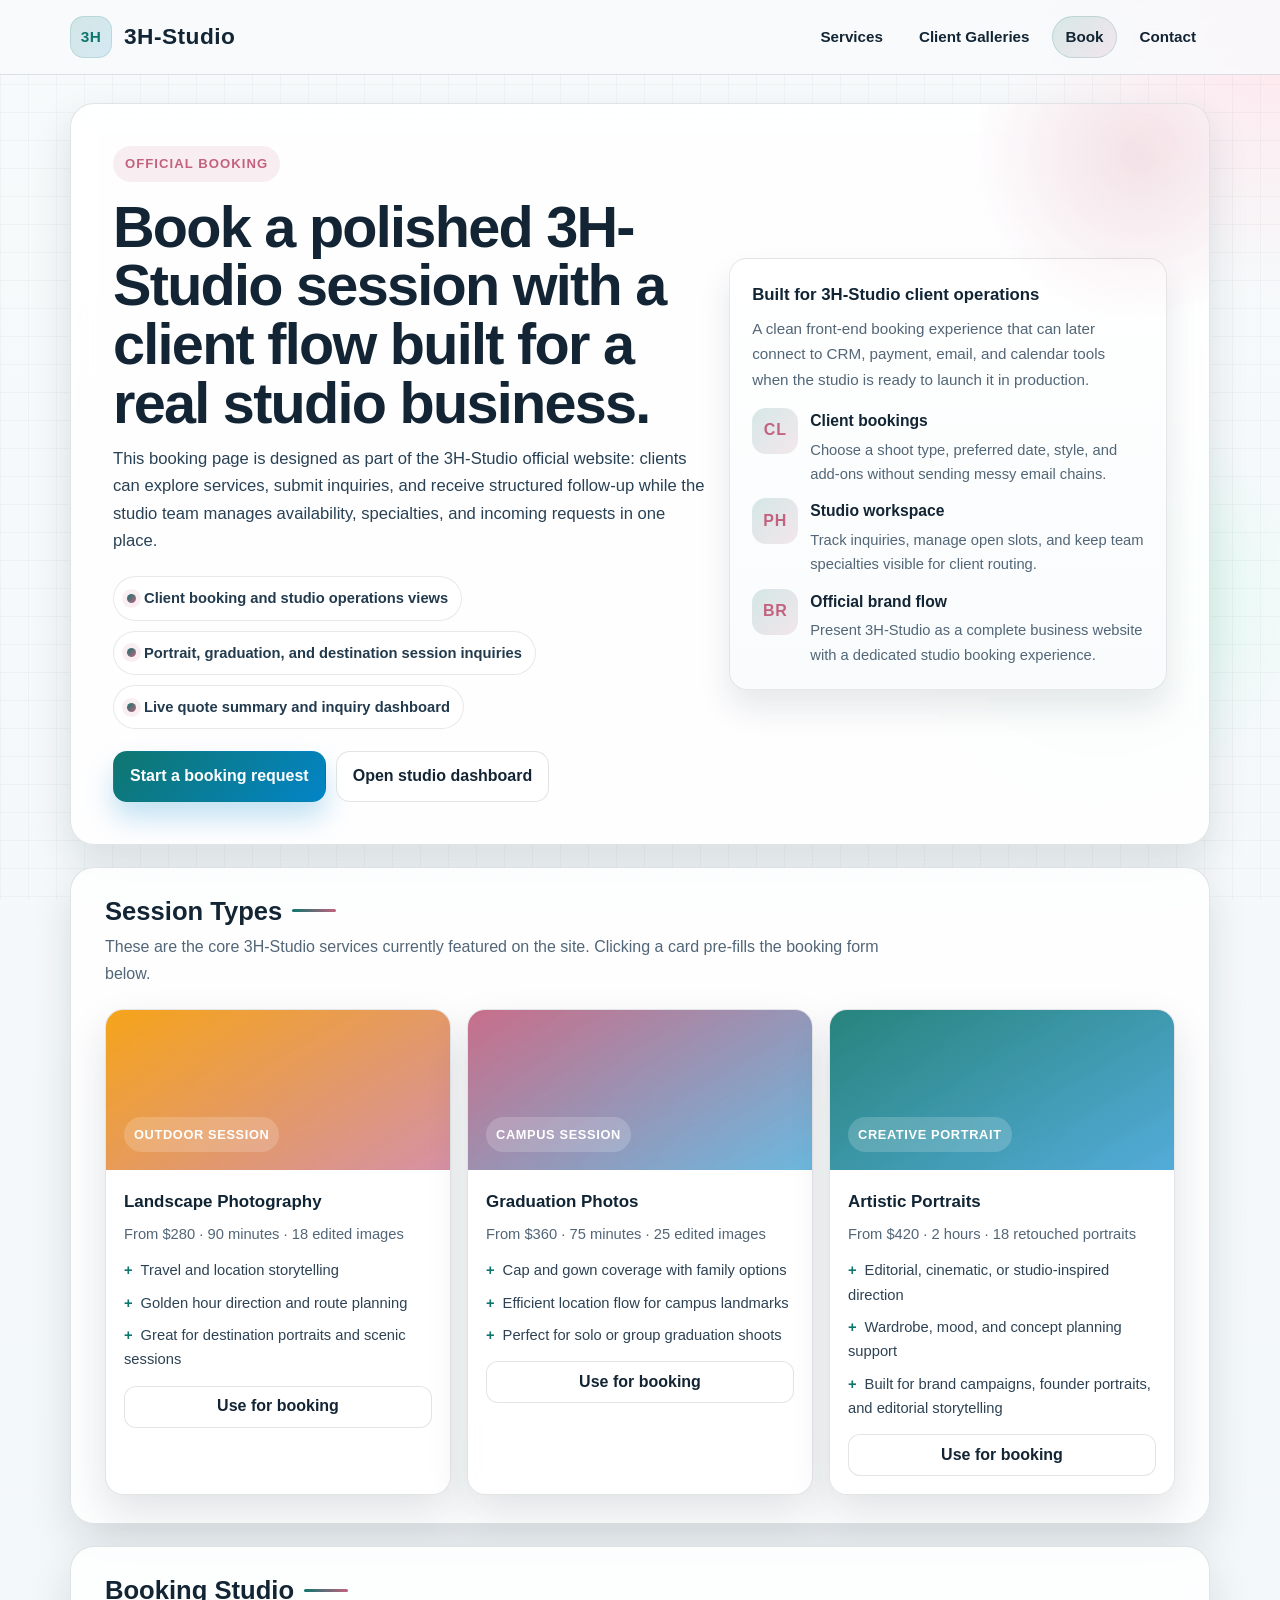
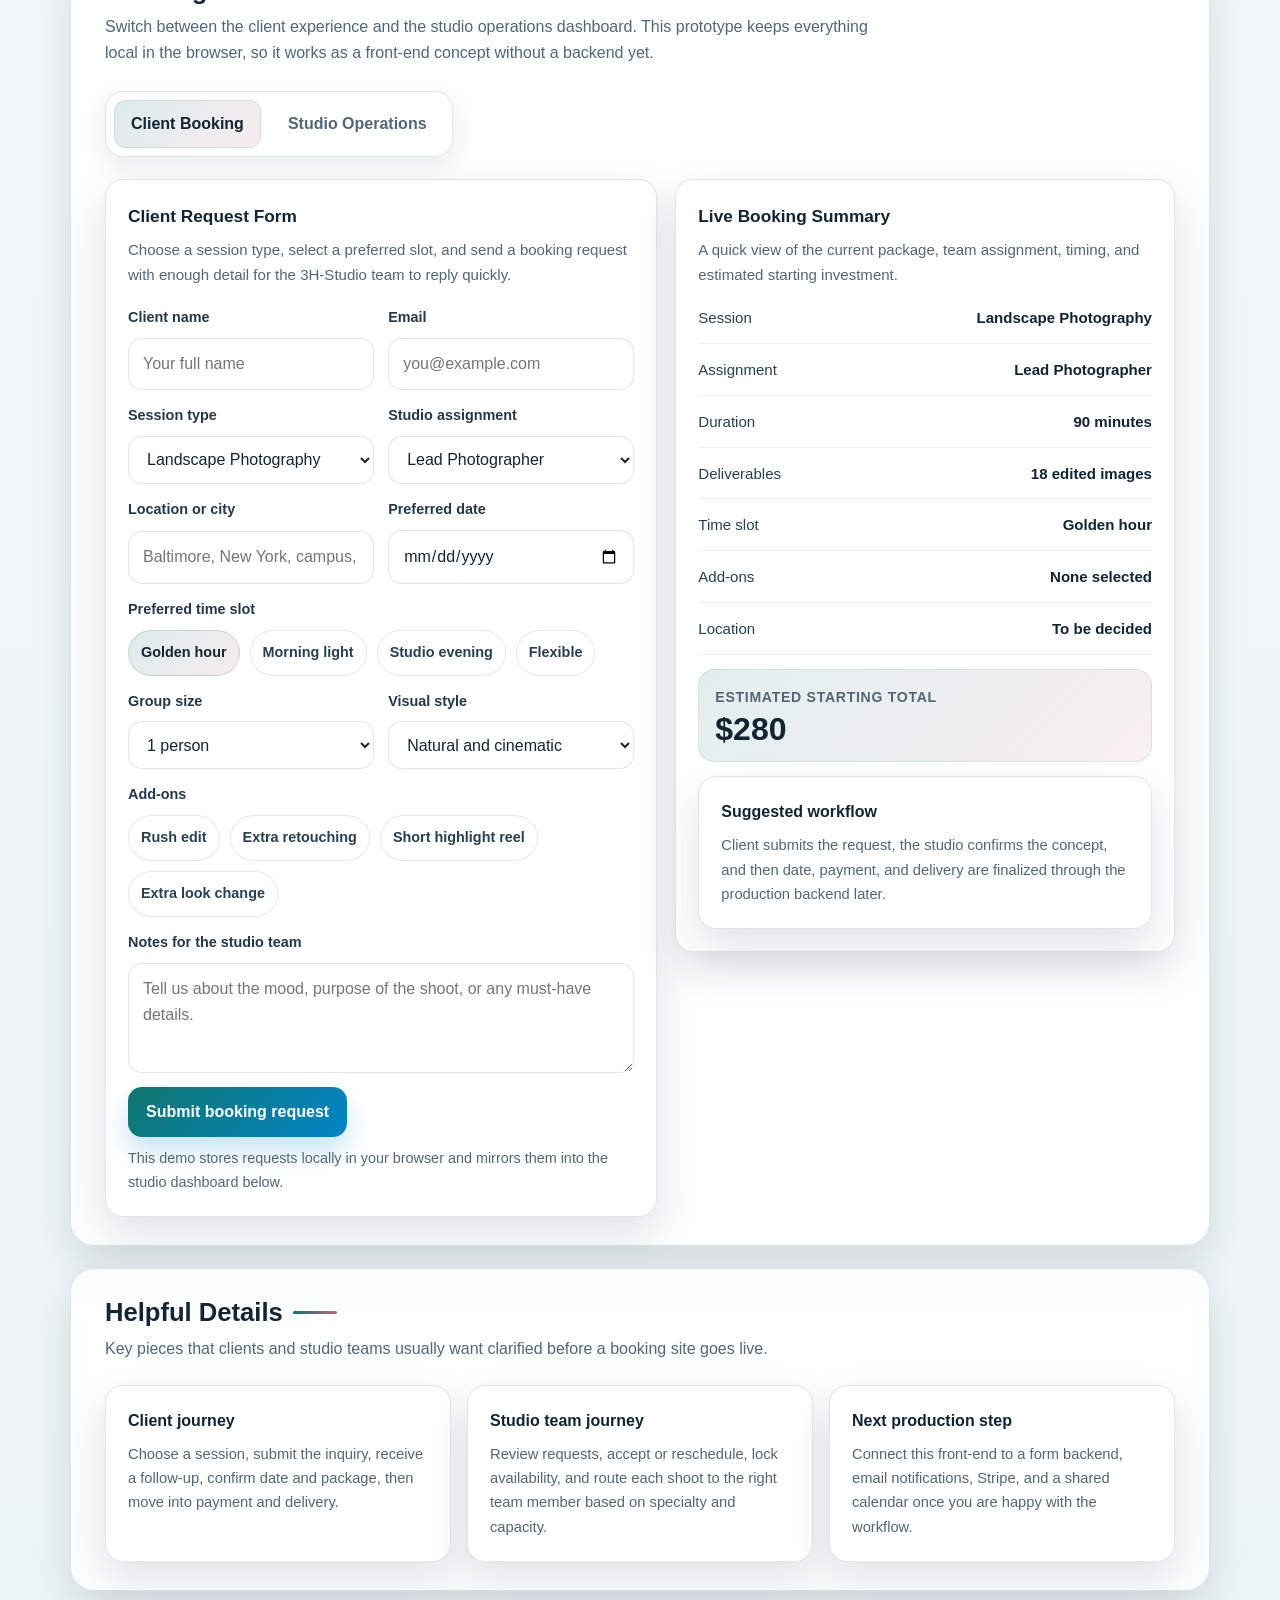
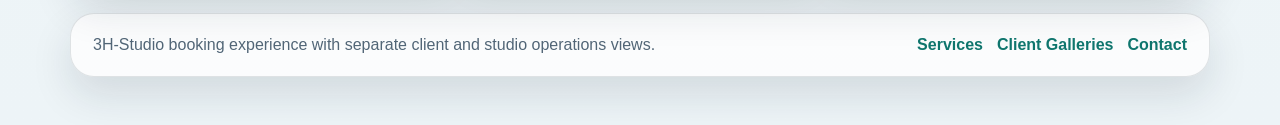
==== commit 12ef7992: "Update booking.html" ====
--- a/booking.html
+++ b/booking.html
@@ -3,7 +3,7 @@
 <head>
   <meta charset="UTF-8" />
   <meta name="viewport" content="width=device-width, initial-scale=1.0" />
-  <title>Booking | Jiajie He x 3H-Studio</title>
+  <title>Booking | 3H-Studio Official Website</title>
   <style>
     :root {
       --bg-1: #f7fafb;
@@ -97,11 +97,27 @@
     }
 
     .brand {
+      display: inline-flex;
+      align-items: center;
+      gap: 12px;
       font-family: "Optima", "Avenir Next Condensed", "Trebuchet MS", sans-serif;
       font-size: 1.42rem;
       font-weight: 700;
       letter-spacing: 0.02em;
       color: var(--text);
+    }
+
+    .brand-mark {
+      width: 42px;
+      height: 42px;
+      display: grid;
+      place-items: center;
+      border-radius: 14px;
+      background: linear-gradient(135deg, rgba(15, 118, 110, 0.16), rgba(2, 132, 199, 0.14));
+      color: var(--brand);
+      font-size: 0.96rem;
+      font-weight: 900;
+      box-shadow: inset 0 0 0 1px rgba(15, 118, 110, 0.14);
     }
 
     .brand:hover {
@@ -992,14 +1008,16 @@
 <body>
   <header class="site-header">
     <div class="header-inner">
-      <a class="brand" href="index.html">Jiajie He</a>
-      <nav aria-label="Primary">
+      <a class="brand" href="index.html">
+        <span class="brand-mark">3H</span>
+        <span>3H-Studio</span>
+      </a>
+      <nav aria-label="Studio navigation">
         <ul class="nav-list">
-          <li><a href="index.html">Home</a></li>
-          <li><a href="experience.html">Experience</a></li>
-          <li><a href="portfolio.html">Portfolio</a></li>
-          <li><a href="publication.html">Publications</a></li>
-          <li><a href="booking.html" aria-current="page">Booking</a></li>
+          <li><a href="index.html#services">Services</a></li>
+          <li><a href="index.html#galleries">Client Galleries</a></li>
+          <li><a href="booking.html" aria-current="page">Book</a></li>
+          <li><a href="index.html#contact">Contact</a></li>
         </ul>
       </nav>
     </div>
@@ -1009,26 +1027,26 @@
     <section class="hero-card" aria-labelledby="page-title">
       <div class="hero-grid">
         <div>
-          <span class="eyebrow">Photography Booking</span>
-          <h1 id="page-title" class="hero-title">Book thoughtful sessions for clients, while keeping photographers organized.</h1>
+          <span class="eyebrow">Official Booking</span>
+          <h1 id="page-title" class="hero-title">Book a polished 3H-Studio session with a client flow built for a real studio business.</h1>
           <p class="hero-text">
-            This booking page is designed for both sides of the experience: clients can choose session types and submit requests, while photographers can manage availability, specialties, and incoming shoots from one place.
+            This booking page is designed as part of the 3H-Studio official website: clients can explore services, submit inquiries, and receive structured follow-up while the studio team manages availability, specialties, and incoming requests in one place.
           </p>
           <div class="chip-row" aria-label="Booking highlights">
-            <span class="chip"><span class="chip-mark" aria-hidden="true"></span>Client and photographer channels</span>
-            <span class="chip"><span class="chip-mark" aria-hidden="true"></span>Landscape, graduation, and artistic portrait bookings</span>
-            <span class="chip"><span class="chip-mark" aria-hidden="true"></span>Live booking summary and request inbox</span>
+            <span class="chip"><span class="chip-mark" aria-hidden="true"></span>Client booking and studio operations views</span>
+            <span class="chip"><span class="chip-mark" aria-hidden="true"></span>Portrait, graduation, and destination session inquiries</span>
+            <span class="chip"><span class="chip-mark" aria-hidden="true"></span>Live quote summary and inquiry dashboard</span>
           </div>
           <div class="hero-actions">
             <a class="cta-button" href="#booking-studio">Start a booking request</a>
-            <a class="ghost-button" href="#channel-switcher">Open photographer channel</a>
+            <a class="ghost-button" href="#channel-switcher">Open studio dashboard</a>
           </div>
         </div>
 
         <aside class="hero-panel">
-          <h2 class="panel-title">Built for 3H-Studio and personal sessions</h2>
+          <h2 class="panel-title">Built for 3H-Studio client operations</h2>
           <p class="panel-copy">
-            A clean front-end booking flow that can later connect to email, payment, or calendar tools once you are ready to make it production-ready.
+            A clean front-end booking experience that can later connect to CRM, payment, email, and calendar tools when the studio is ready to launch it in production.
           </p>
           <div class="feature-stack">
             <div class="feature-row">
@@ -1041,15 +1059,15 @@
             <div class="feature-row">
               <div class="feature-mark">PH</div>
               <div>
-                <h3>Photographer workspace</h3>
-                <p>Track requests, mark available slots, and present specialties clearly for clients.</p>
+                <h3>Studio workspace</h3>
+                <p>Track inquiries, manage open slots, and keep team specialties visible for client routing.</p>
               </div>
             </div>
             <div class="feature-row">
               <div class="feature-mark">BR</div>
               <div>
-                <h3>Brandable flow</h3>
-                <p>Use it for 3H-Studio, your own portfolio, or a joint booking experience for multiple photographers.</p>
+                <h3>Official brand flow</h3>
+                <p>Present 3H-Studio as a complete business website with a dedicated studio booking experience.</p>
               </div>
             </div>
           </div>
@@ -1061,7 +1079,7 @@
       <section class="section-card" aria-labelledby="session-title">
         <h2 id="session-title" class="section-title">Session Types</h2>
         <p class="section-copy">
-          These are the core shoot categories currently featured on the site. Clicking a card pre-fills the booking form below.
+          These are the core 3H-Studio services currently featured on the site. Clicking a card pre-fills the booking form below.
         </p>
 
         <div class="service-grid">
@@ -1107,7 +1125,7 @@
               <ul class="service-list">
                 <li>Editorial, cinematic, or studio-inspired direction</li>
                 <li>Wardrobe, mood, and concept planning support</li>
-                <li>Built for creative identity and personal branding</li>
+                <li>Built for brand campaigns, founder portraits, and editorial storytelling</li>
               </ul>
               <button class="service-button" type="button" data-fill-session="portrait">Use for booking</button>
             </div>
@@ -1118,12 +1136,12 @@
       <section id="booking-studio" class="section-card" aria-labelledby="booking-title">
         <h2 id="booking-title" class="section-title">Booking Studio</h2>
         <p class="section-copy">
-          Switch between the client experience and the photographer dashboard. This prototype keeps everything local in the browser, so it works as a front-end concept without a backend yet.
+          Switch between the client experience and the studio operations dashboard. This prototype keeps everything local in the browser, so it works as a front-end concept without a backend yet.
         </p>
 
         <div id="channel-switcher" class="channel-bar" role="tablist" aria-label="Booking channels">
-          <button class="channel-tab active" type="button" role="tab" aria-selected="true" data-channel="client-panel">Client Channel</button>
-          <button class="channel-tab" type="button" role="tab" aria-selected="false" data-channel="photographer-panel">Photographer Channel</button>
+          <button class="channel-tab active" type="button" role="tab" aria-selected="true" data-channel="client-panel">Client Booking</button>
+          <button class="channel-tab" type="button" role="tab" aria-selected="false" data-channel="photographer-panel">Studio Operations</button>
         </div>
 
         <section id="client-panel" class="channel-panel active" aria-labelledby="client-panel-title">
@@ -1131,7 +1149,7 @@
             <article class="form-card">
               <h3 id="client-panel-title" class="card-heading">Client Request Form</h3>
               <p class="card-copy">
-                Choose a session type, select a preferred slot, and send a booking request with enough context for fast follow-up.
+                Choose a session type, select a preferred slot, and send a booking request with enough detail for the 3H-Studio team to reply quickly.
               </p>
 
               <form id="booking-form" class="booking-form">
@@ -1156,9 +1174,9 @@
                     </select>
                   </div>
                   <div class="field">
-                    <label for="photographer">Photographer channel</label>
+                    <label for="photographer">Studio assignment</label>
                     <select id="photographer" name="photographer">
-                      <option value="jiajie">Jiajie He</option>
+                      <option value="lead">Lead Photographer</option>
                       <option value="studio">3H-Studio Team</option>
                       <option value="associate">Associate Photographer</option>
                     </select>
@@ -1218,30 +1236,30 @@
                 </div>
 
                 <div class="field">
-                  <label for="notes">Notes for the photographer</label>
+                  <label for="notes">Notes for the studio team</label>
                   <textarea id="notes" name="notes" placeholder="Tell us about the mood, purpose of the shoot, or any must-have details."></textarea>
                 </div>
 
                 <div class="form-actions">
                   <button class="submit-button" type="submit">Submit booking request</button>
-                  <span class="form-note">This demo stores requests locally in your browser and mirrors them into the photographer channel below.</span>
+                  <span class="form-note">This demo stores requests locally in your browser and mirrors them into the studio dashboard below.</span>
                 </div>
               </form>
 
               <div id="success-banner" class="success-banner">
-                Booking request submitted. A new inquiry has been added to the photographer channel.
+                Booking request submitted. A new inquiry has been added to the studio dashboard.
               </div>
             </article>
 
             <aside class="summary-card">
               <h3 class="card-heading">Live Booking Summary</h3>
               <p class="card-copy">
-                A quick view of the current package, photographer assignment, timing, and estimated starting investment.
+                A quick view of the current package, team assignment, timing, and estimated starting investment.
               </p>
 
               <div class="summary-panel">
                 <div class="summary-row"><span>Session</span><strong id="summary-session">Landscape Photography</strong></div>
-                <div class="summary-row"><span>Photographer</span><strong id="summary-photographer">Jiajie He</strong></div>
+                <div class="summary-row"><span>Assignment</span><strong id="summary-photographer">Lead Photographer</strong></div>
                 <div class="summary-row"><span>Duration</span><strong id="summary-duration">90 minutes</strong></div>
                 <div class="summary-row"><span>Deliverables</span><strong id="summary-deliverables">18 edited images</strong></div>
                 <div class="summary-row"><span>Time slot</span><strong id="summary-slot">Golden hour</strong></div>
@@ -1253,7 +1271,7 @@
                 </div>
                 <div class="note-card">
                   <h3>Suggested workflow</h3>
-                  <p>Client submits the request, photographer confirms the concept, then date, payment, and delivery are finalized through your preferred backend later.</p>
+                  <p>Client submits the request, the studio confirms the concept, and then date, payment, and delivery are finalized through the production backend later.</p>
                 </div>
               </div>
             </aside>
@@ -1263,9 +1281,9 @@
         <section id="photographer-panel" class="channel-panel" aria-labelledby="photographer-panel-title">
           <div class="photographer-grid">
             <article class="dashboard-card">
-              <h3 id="photographer-panel-title" class="card-heading">Photographer Dashboard</h3>
+              <h3 id="photographer-panel-title" class="card-heading">Studio Operations Dashboard</h3>
               <p class="card-copy">
-                Review incoming requests, keep your booking pace visible, and present core specialties so clients know what each channel is best for.
+                Review incoming requests, keep booking capacity visible, and present core specialties so clients understand the studio's main service lanes.
               </p>
 
               <div class="stat-grid">
@@ -1287,7 +1305,7 @@
                 <span class="specialty-chip">Landscape direction</span>
                 <span class="specialty-chip">Graduation sessions</span>
                 <span class="specialty-chip">Artistic portraits</span>
-                <span class="specialty-chip">3H-Studio workflow</span>
+                <span class="specialty-chip">Studio booking workflow</span>
               </div>
 
               <ul id="request-list" class="request-list" aria-label="Incoming booking requests"></ul>
@@ -1297,15 +1315,15 @@
               <article class="dashboard-card">
                 <h3 class="card-heading">Availability Board</h3>
                 <p class="card-copy">
-                  Toggle open slots for the next booking cycle. This helps illustrate how a future photographer backend could work.
+                  Toggle open slots for the next booking cycle. This helps illustrate how a future studio scheduling backend could work.
                 </p>
 
                 <div id="availability-grid" class="availability-grid" aria-label="Availability slots"></div>
               </article>
 
               <article class="note-card">
-                <h3>Photographer channel essentials</h3>
-                <p>For a production build, this area would connect to a database for real inquiries, photographer profiles, payments, and final calendar syncing.</p>
+                <h3>Studio operations essentials</h3>
+                <p>For a production build, this area would connect to a database for real inquiries, team profiles, payments, and final calendar syncing.</p>
               </article>
             </div>
           </div>
@@ -1315,7 +1333,7 @@
       <section class="section-card" aria-labelledby="faq-title">
         <h2 id="faq-title" class="section-title">Helpful Details</h2>
         <p class="section-copy">
-          Key pieces that clients and photographers usually want clarified before a booking site goes live.
+          Key pieces that clients and studio teams usually want clarified before a booking site goes live.
         </p>
 
         <div class="faq-grid">
@@ -1324,8 +1342,8 @@
             <p>Choose a session, submit the inquiry, receive a follow-up, confirm date and package, then move into payment and delivery.</p>
           </article>
           <article class="note-card">
-            <h3>Photographer journey</h3>
-            <p>Review requests, accept or reschedule, lock availability, and keep each shoot aligned with your specialty and capacity.</p>
+            <h3>Studio team journey</h3>
+            <p>Review requests, accept or reschedule, lock availability, and route each shoot to the right team member based on specialty and capacity.</p>
           </article>
           <article class="note-card">
             <h3>Next production step</h3>
@@ -1336,11 +1354,11 @@
     </div>
 
     <footer class="footer-card">
-      <span>Booking prototype for photography sessions with separate client and photographer channels.</span>
+      <span>3H-Studio booking experience with separate client and studio operations views.</span>
       <div class="footer-links">
-        <a href="portfolio.html">Portfolio</a>
-        <a href="mailto:jiajieh1@umbc.edu">Email</a>
-        <a href="index.html">Back Home</a>
+        <a href="index.html#services">Services</a>
+        <a href="index.html#galleries">Client Galleries</a>
+        <a href="index.html#contact">Contact</a>
       </div>
     </footer>
   </main>
@@ -1368,7 +1386,7 @@
     };
 
     const photographerNames = {
-      jiajie: "Jiajie He",
+      lead: "Lead Photographer",
       studio: "3H-Studio Team",
       associate: "Associate Photographer"
     };
@@ -1623,7 +1641,7 @@
       });
       addonButtons.forEach((button) => button.classList.remove("active"));
       sessionField.value = "landscape";
-      photographerField.value = "jiajie";
+      photographerField.value = "lead";
       updateSummary();
       setActiveChannel("photographer-panel");
     });
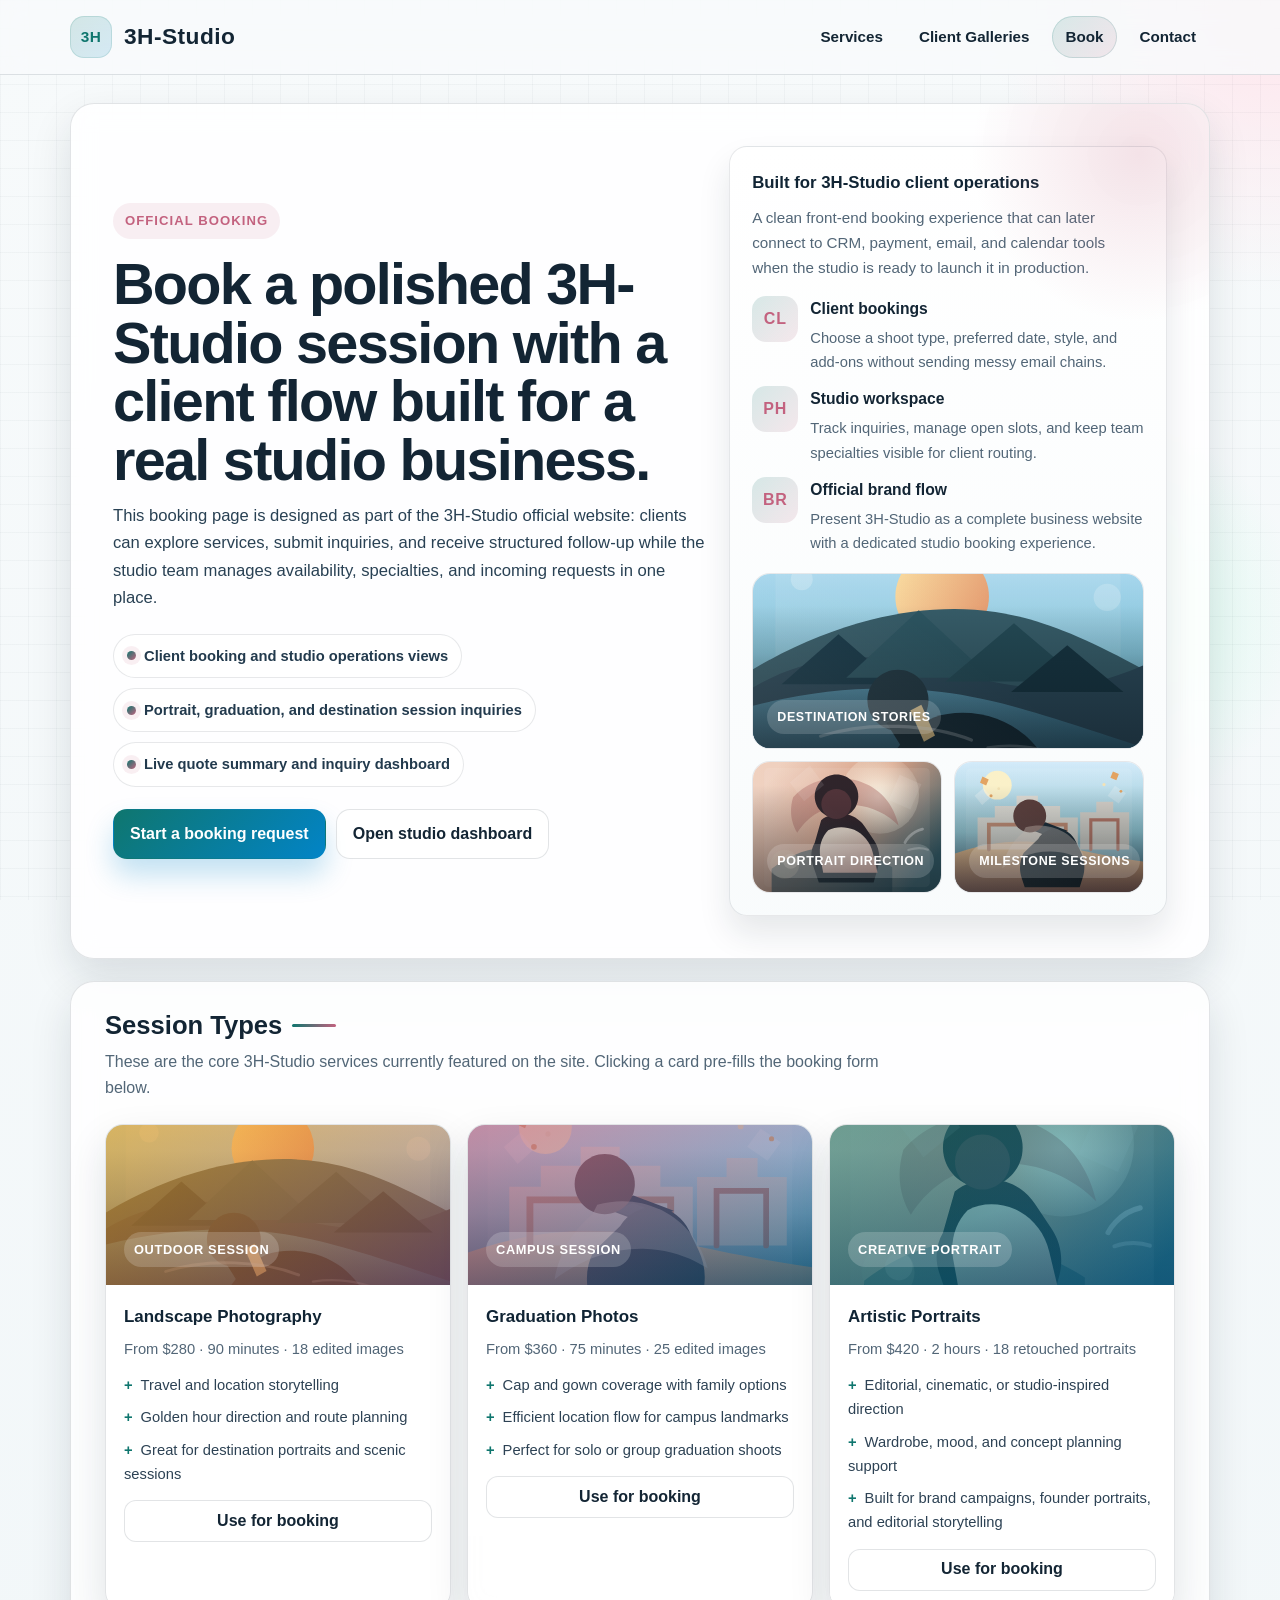
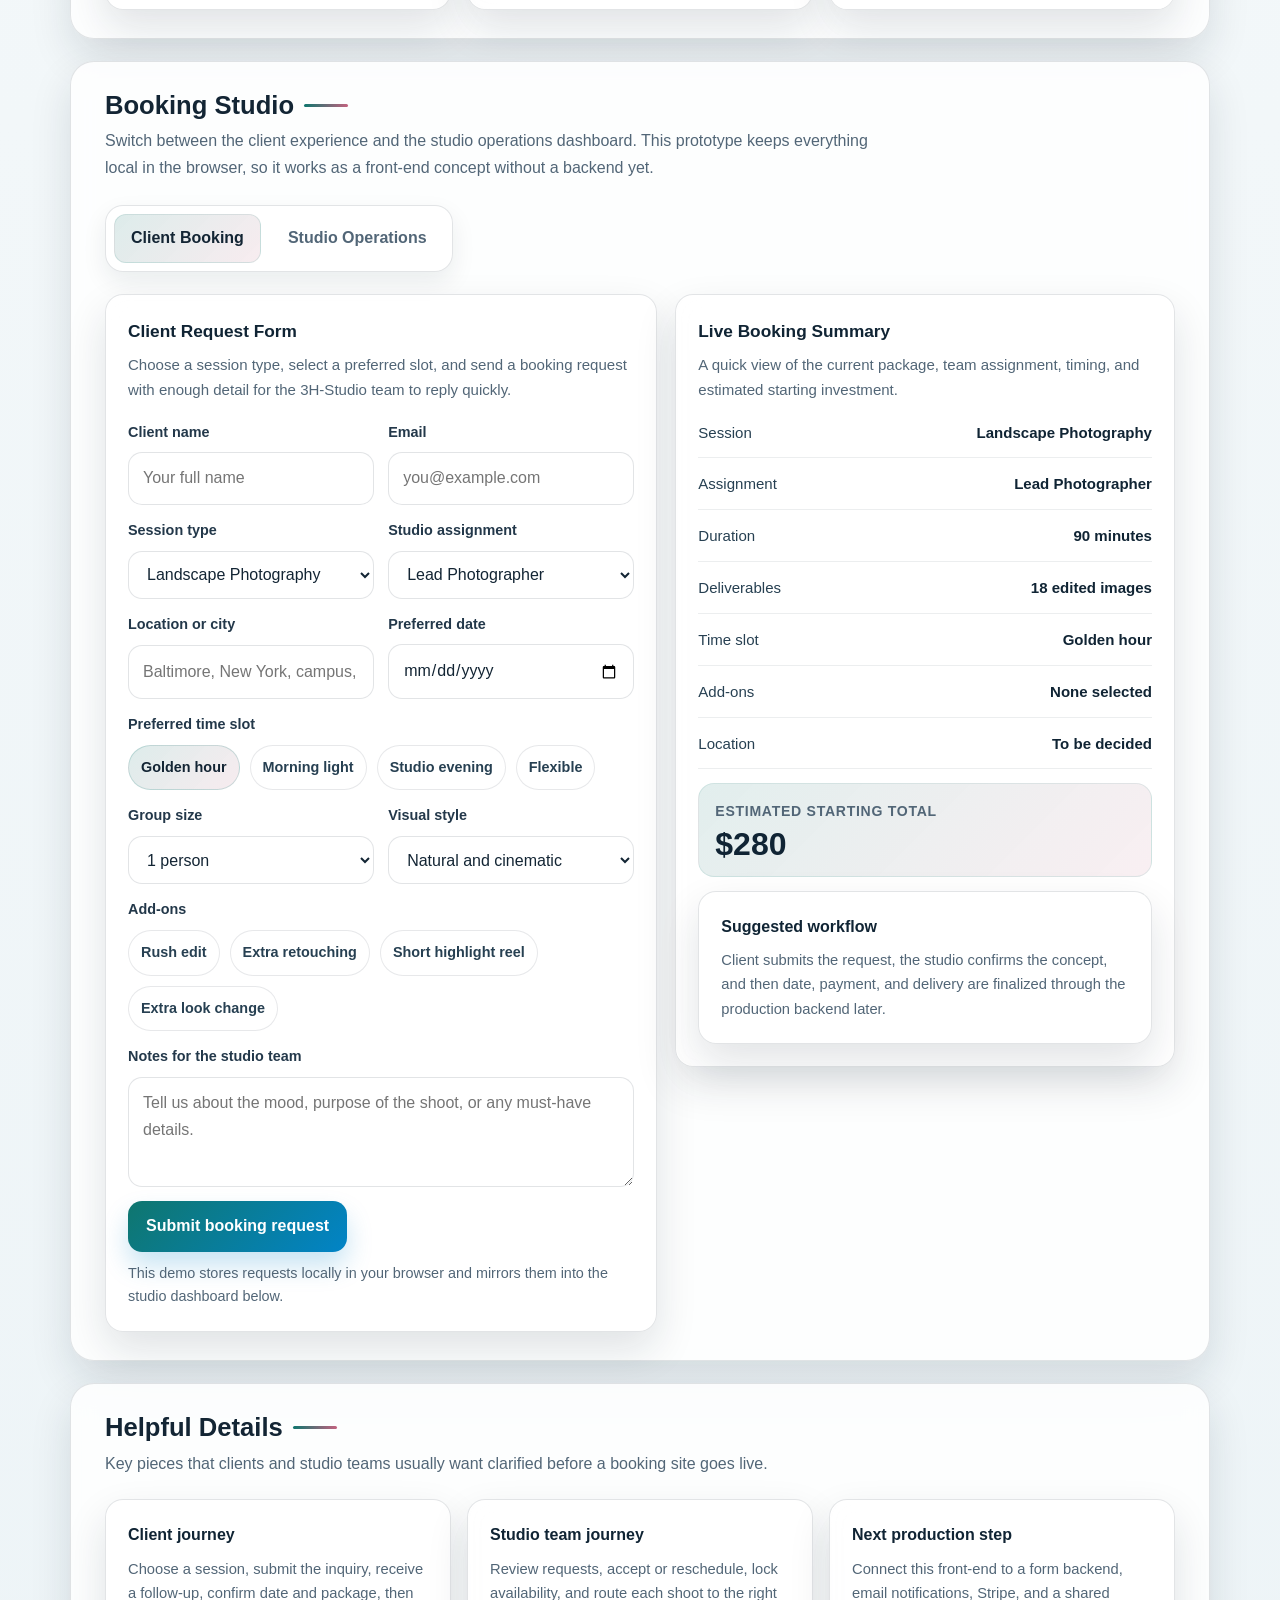
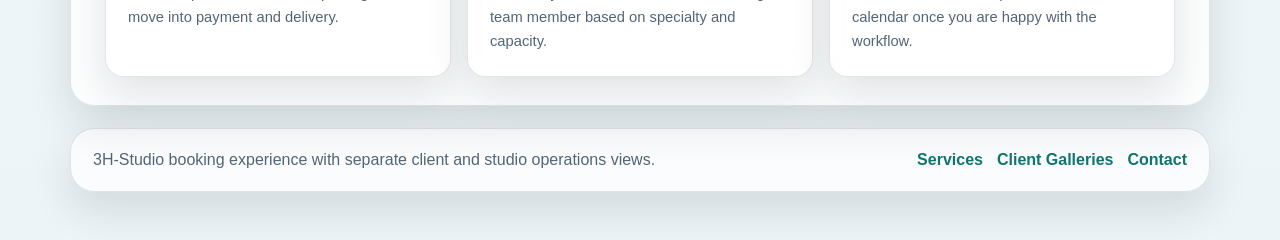
==== commit 9a9b7988: "summary update" ====
--- a/booking.html
+++ b/booking.html
@@ -331,6 +331,67 @@
       margin-top: 16px;
     }
 
+    .hero-gallery {
+      display: grid;
+      grid-template-columns: repeat(2, minmax(0, 1fr));
+      gap: 12px;
+      margin-top: 18px;
+    }
+
+    .hero-shot {
+      position: relative;
+      min-height: 132px;
+      margin: 0;
+      overflow: hidden;
+      border-radius: 18px;
+      border: 1px solid rgba(19, 37, 52, 0.1);
+      background: rgba(255, 255, 255, 0.7);
+    }
+
+    .hero-shot.hero-shot-wide {
+      grid-column: 1 / -1;
+      min-height: 176px;
+    }
+
+    .hero-shot img {
+      position: absolute;
+      inset: 0;
+      width: 100%;
+      height: 100%;
+      display: block;
+      object-fit: cover;
+      transition: transform 220ms ease;
+    }
+
+    .hero-shot::after {
+      content: "";
+      position: absolute;
+      inset: 0;
+      background:
+        linear-gradient(180deg, rgba(11, 21, 28, 0.02) 18%, rgba(11, 21, 28, 0.5) 100%),
+        linear-gradient(35deg, rgba(255, 255, 255, 0.12), transparent 54%);
+    }
+
+    .hero-shot:hover img {
+      transform: scale(1.05);
+    }
+
+    .hero-shot figcaption {
+      position: absolute;
+      left: 14px;
+      bottom: 14px;
+      z-index: 1;
+      display: inline-flex;
+      padding: 7px 10px;
+      border-radius: 999px;
+      background: rgba(255, 255, 255, 0.16);
+      color: #ffffff;
+      font-size: 0.78rem;
+      font-weight: 800;
+      letter-spacing: 0.05em;
+      text-transform: uppercase;
+    }
+
     .feature-row {
       display: grid;
       grid-template-columns: 46px 1fr;
@@ -417,29 +478,48 @@
     }
 
     .service-visual {
+      position: relative;
+      overflow: hidden;
       min-height: 160px;
       padding: 18px;
       display: flex;
       align-items: flex-end;
+      color: #ffffff;
+    }
+
+    .service-visual img {
+      position: absolute;
+      inset: 0;
+      width: 100%;
+      height: 100%;
+      object-fit: cover;
+      transition: transform 220ms ease;
+    }
+
+    .service-visual::after {
+      content: "";
+      position: absolute;
+      inset: 0;
       background:
-        linear-gradient(150deg, rgba(15, 118, 110, 0.9), rgba(2, 132, 199, 0.68)),
-        linear-gradient(35deg, rgba(255, 255, 255, 0.18), transparent 55%);
-      color: #ffffff;
-    }
-
-    .service-card[data-theme="rose"] .service-visual {
+        linear-gradient(150deg, rgba(15, 118, 110, 0.58), rgba(2, 132, 199, 0.42)),
+        linear-gradient(180deg, rgba(12, 22, 29, 0.02) 16%, rgba(12, 22, 29, 0.5) 100%);
+    }
+
+    .service-card[data-theme="rose"] .service-visual::after {
       background:
-        linear-gradient(150deg, rgba(195, 98, 127, 0.92), rgba(2, 132, 199, 0.58)),
-        linear-gradient(35deg, rgba(255, 255, 255, 0.18), transparent 55%);
-    }
-
-    .service-card[data-theme="amber"] .service-visual {
+        linear-gradient(150deg, rgba(195, 98, 127, 0.66), rgba(2, 132, 199, 0.36)),
+        linear-gradient(180deg, rgba(12, 22, 29, 0.02) 16%, rgba(12, 22, 29, 0.5) 100%);
+    }
+
+    .service-card[data-theme="amber"] .service-visual::after {
       background:
-        linear-gradient(150deg, rgba(245, 158, 11, 0.94), rgba(195, 98, 127, 0.7)),
-        linear-gradient(35deg, rgba(255, 255, 255, 0.18), transparent 55%);
+        linear-gradient(150deg, rgba(245, 158, 11, 0.62), rgba(195, 98, 127, 0.42)),
+        linear-gradient(180deg, rgba(12, 22, 29, 0.02) 16%, rgba(12, 22, 29, 0.5) 100%);
     }
 
     .service-visual span {
+      position: relative;
+      z-index: 1;
       display: inline-flex;
       padding: 7px 10px;
       border-radius: 999px;
@@ -503,6 +583,10 @@
       transform: translateY(-2px);
       border-color: var(--ring);
       box-shadow: 0 10px 20px rgba(19, 37, 52, 0.1);
+    }
+
+    .service-card:hover .service-visual img {
+      transform: scale(1.05);
     }
 
     .channel-bar {
@@ -1001,6 +1085,15 @@
 
       .channel-tab {
         width: 100%;
+      }
+
+      .hero-gallery {
+        grid-template-columns: 1fr;
+      }
+
+      .hero-shot.hero-shot-wide {
+        grid-column: auto;
+        min-height: 148px;
       }
     }
   </style>
@@ -1071,6 +1164,20 @@
               </div>
             </div>
           </div>
+          <div class="hero-gallery">
+            <figure class="hero-shot hero-shot-wide">
+              <img src="assets/landscape-travel.svg" alt="Stylized destination photography scene" />
+              <figcaption>Destination stories</figcaption>
+            </figure>
+            <figure class="hero-shot">
+              <img src="assets/portrait-editorial.svg" alt="Stylized editorial portrait scene" />
+              <figcaption>Portrait direction</figcaption>
+            </figure>
+            <figure class="hero-shot">
+              <img src="assets/graduation-campus.svg" alt="Stylized graduation session scene" />
+              <figcaption>Milestone sessions</figcaption>
+            </figure>
+          </div>
         </aside>
       </div>
     </section>
@@ -1085,6 +1192,7 @@
         <div class="service-grid">
           <article class="service-card" data-theme="amber">
             <div class="service-visual">
+              <img src="assets/landscape-travel.svg" alt="Stylized landscape booking illustration" loading="lazy" />
               <span>Outdoor session</span>
             </div>
             <div class="service-body">
@@ -1101,6 +1209,7 @@
 
           <article class="service-card" data-theme="rose">
             <div class="service-visual">
+              <img src="assets/graduation-campus.svg" alt="Stylized graduation booking illustration" loading="lazy" />
               <span>Campus session</span>
             </div>
             <div class="service-body">
@@ -1117,6 +1226,7 @@
 
           <article class="service-card">
             <div class="service-visual">
+              <img src="assets/portrait-editorial.svg" alt="Stylized portrait booking illustration" loading="lazy" />
               <span>Creative portrait</span>
             </div>
             <div class="service-body">
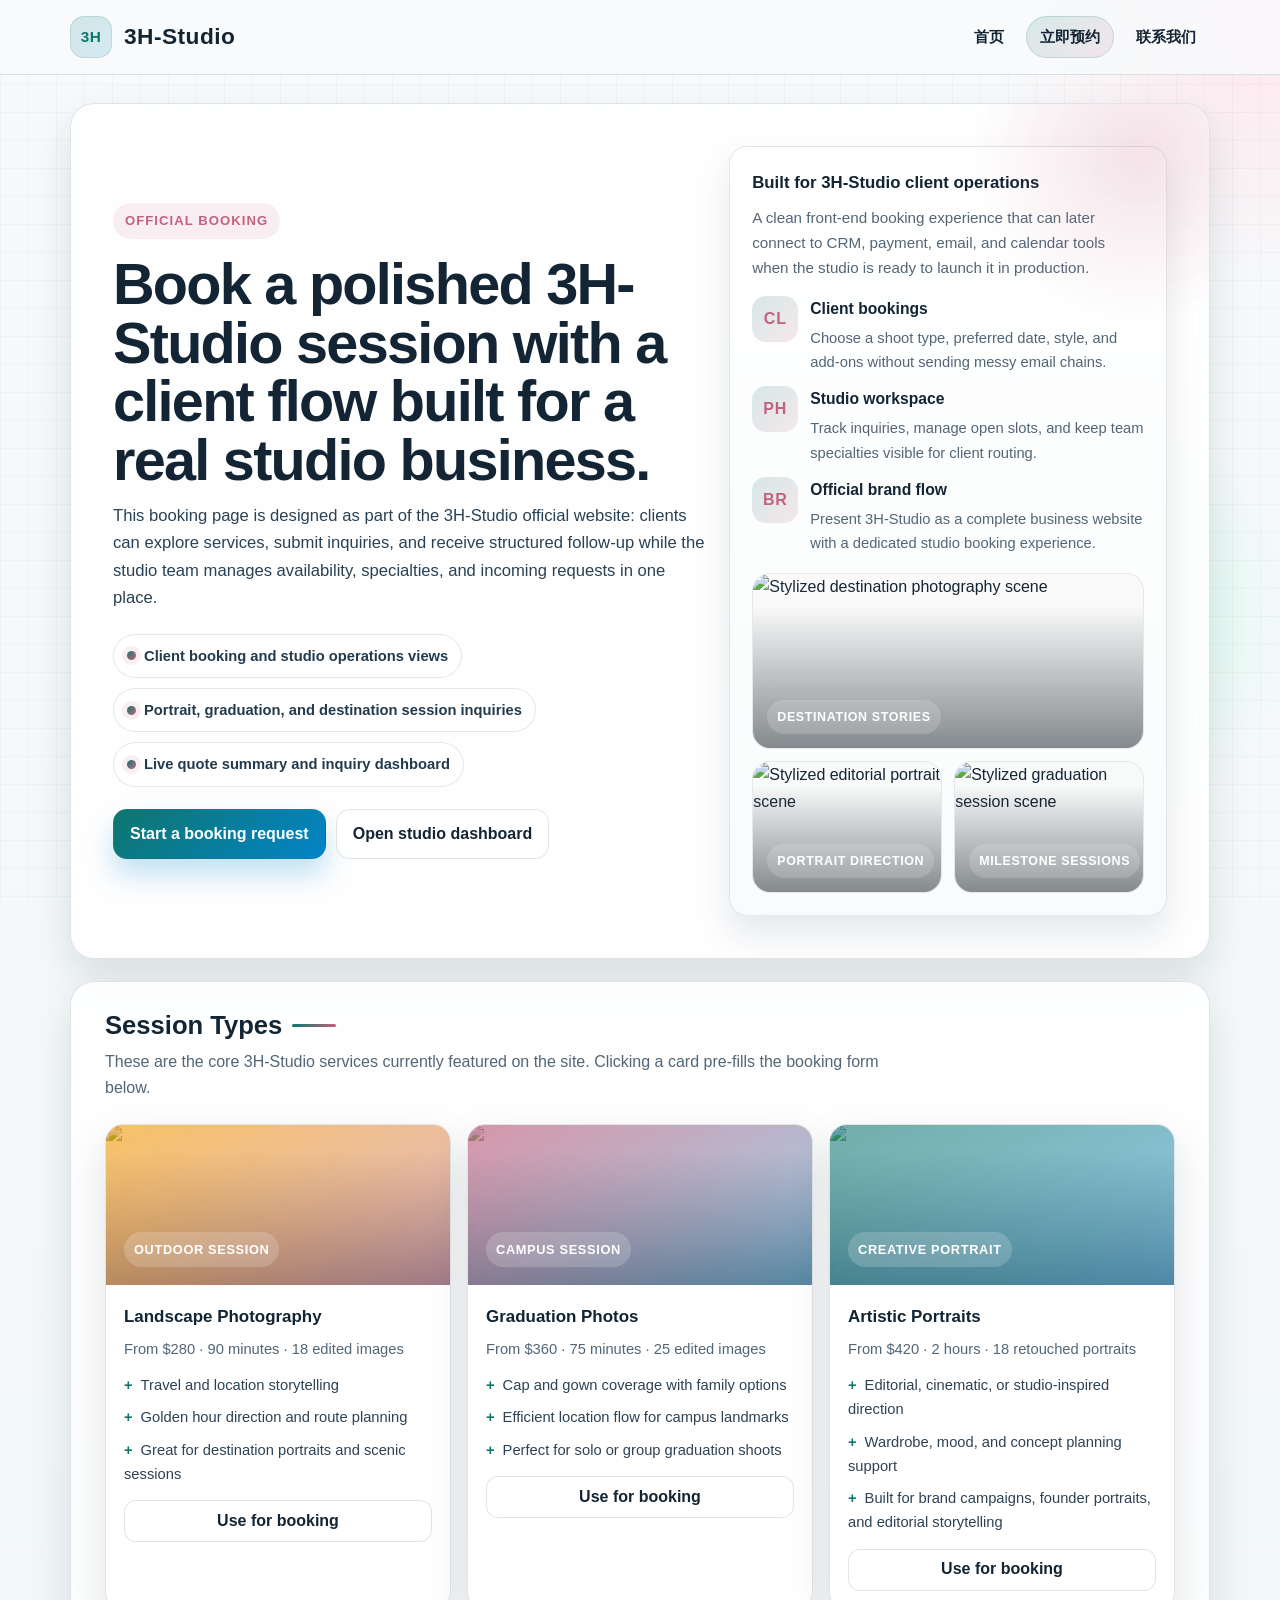
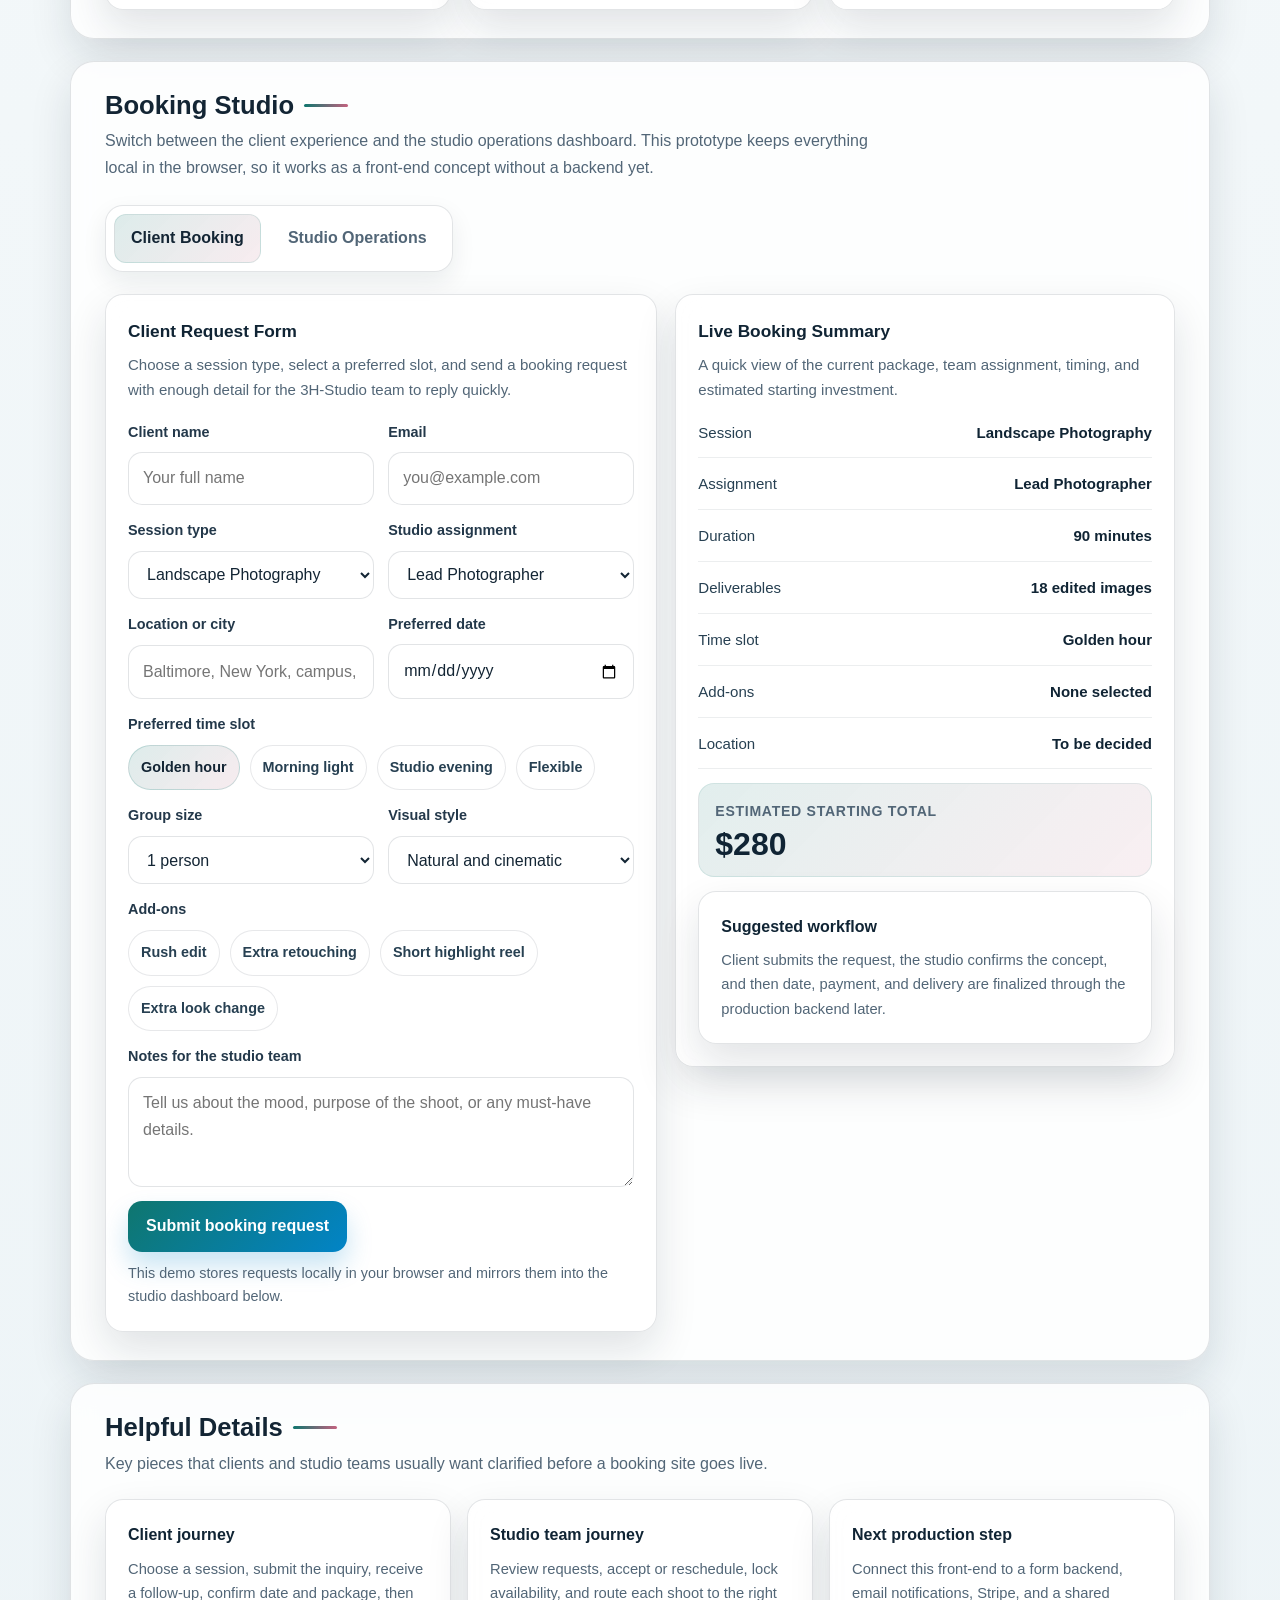
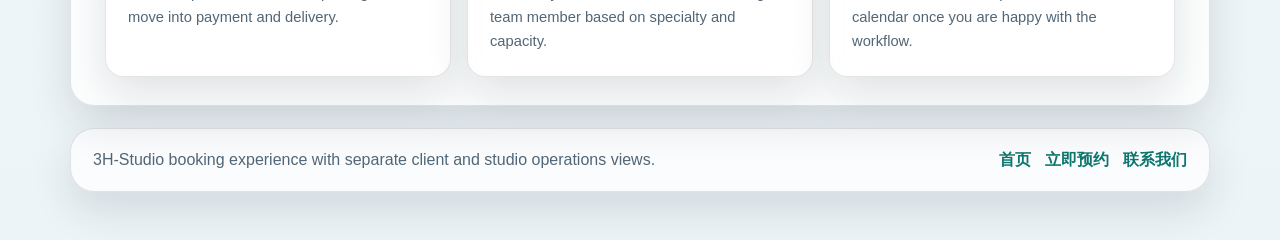
==== commit 0308e1da: "add more pages" ====
--- a/booking.html
+++ b/booking.html
@@ -1105,12 +1105,11 @@
         <span class="brand-mark">3H</span>
         <span>3H-Studio</span>
       </a>
-      <nav aria-label="Studio navigation">
+      <nav aria-label="站点导航">
         <ul class="nav-list">
-          <li><a href="index.html#services">Services</a></li>
-          <li><a href="index.html#galleries">Client Galleries</a></li>
-          <li><a href="booking.html" aria-current="page">Book</a></li>
-          <li><a href="index.html#contact">Contact</a></li>
+          <li><a href="index.html">首页</a></li>
+          <li><a href="booking.html" aria-current="page">立即预约</a></li>
+          <li><a href="contact.html">联系我们</a></li>
         </ul>
       </nav>
     </div>
@@ -1466,9 +1465,9 @@
     <footer class="footer-card">
       <span>3H-Studio booking experience with separate client and studio operations views.</span>
       <div class="footer-links">
-        <a href="index.html#services">Services</a>
-        <a href="index.html#galleries">Client Galleries</a>
-        <a href="index.html#contact">Contact</a>
+        <a href="index.html">首页</a>
+        <a href="booking.html">立即预约</a>
+        <a href="contact.html">联系我们</a>
       </div>
     </footer>
   </main>
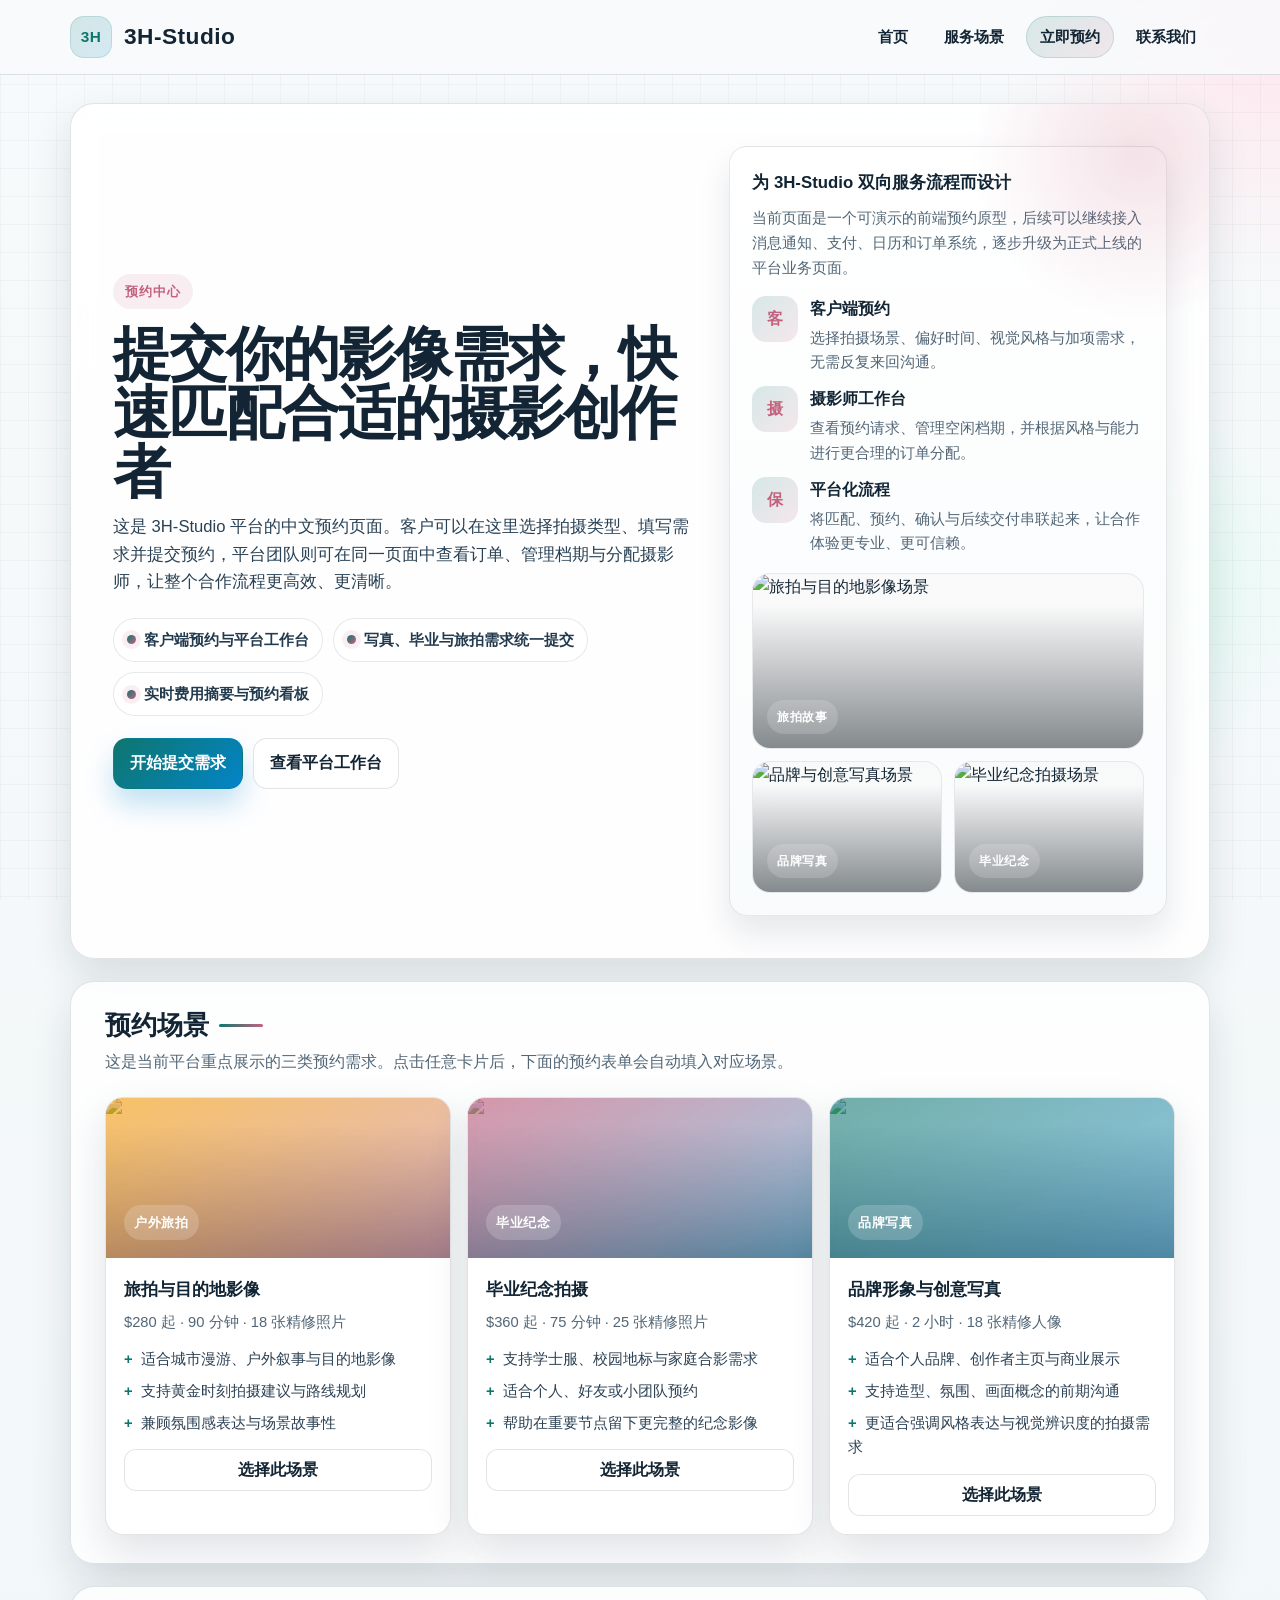
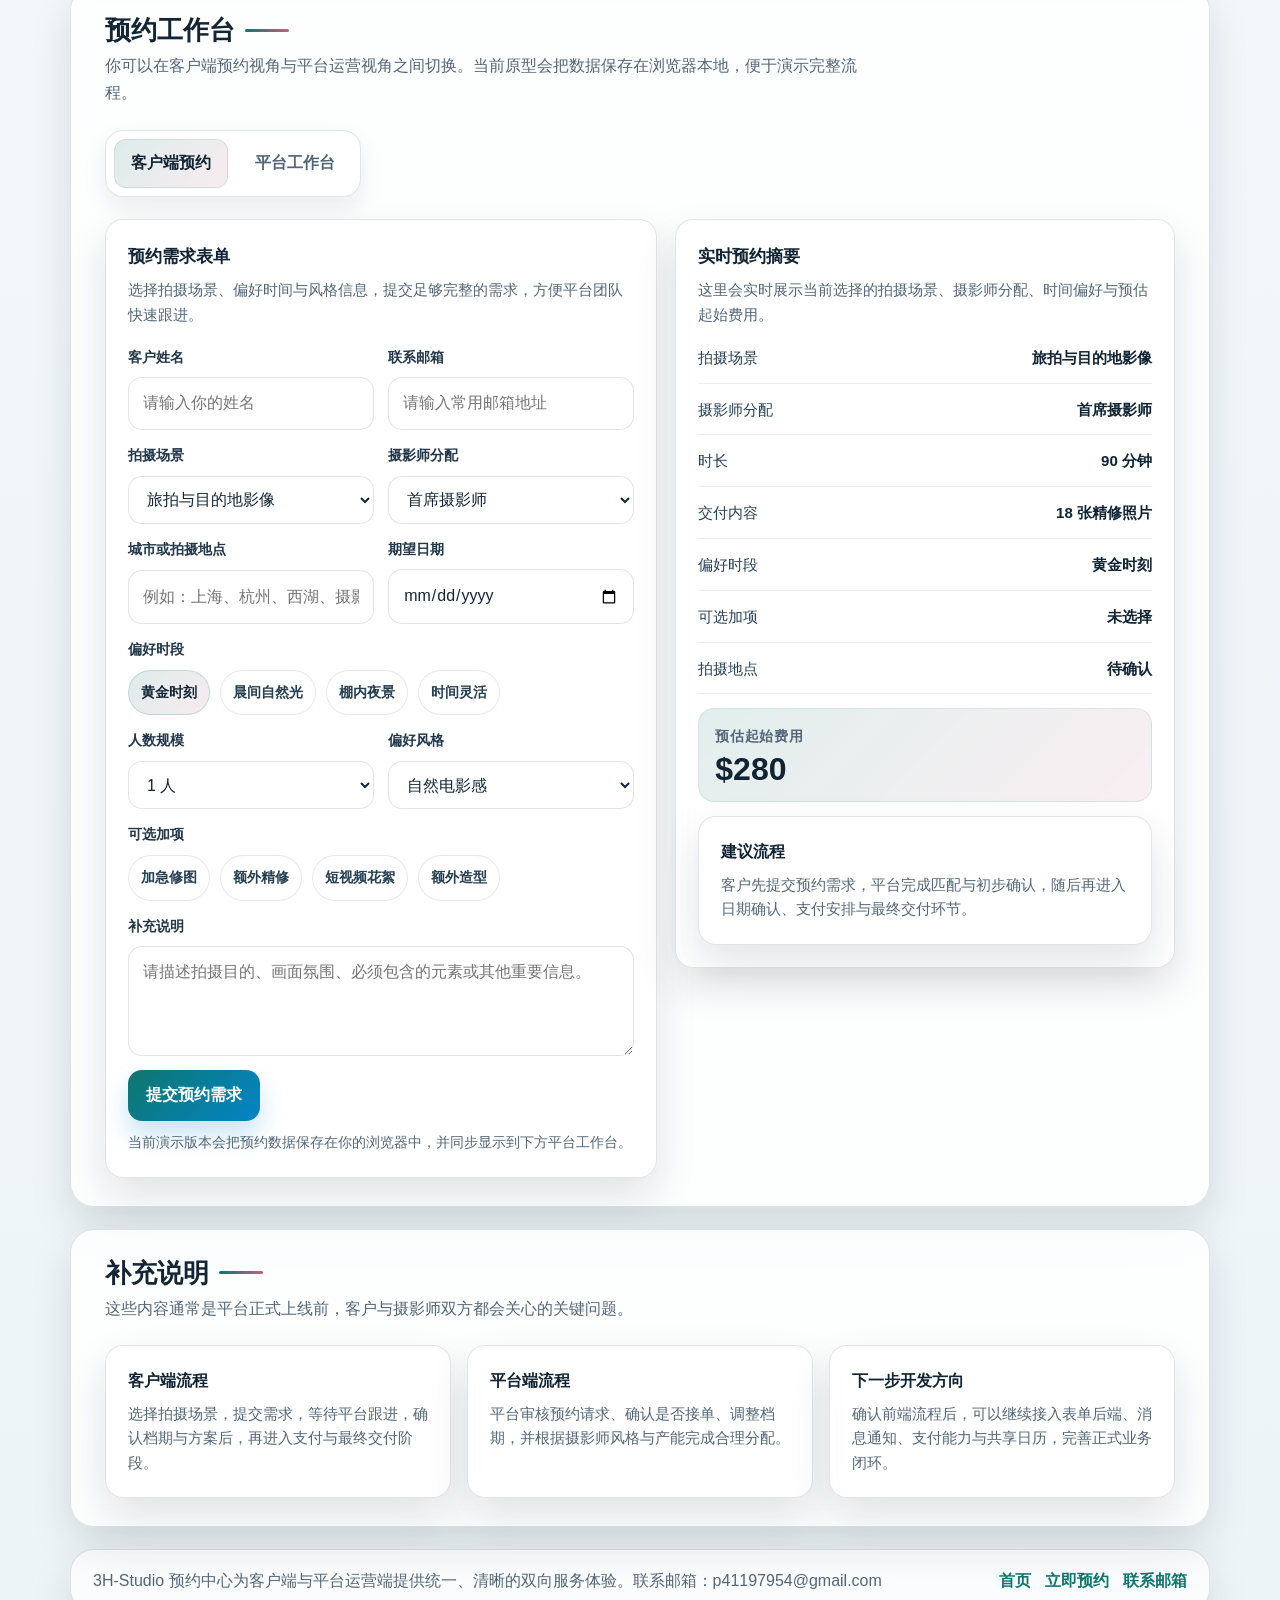
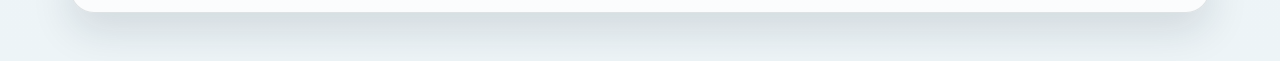
==== commit d51ef9a8: "add email" ====
--- a/booking.html
+++ b/booking.html
@@ -1,9 +1,9 @@
 <!DOCTYPE html>
-<html lang="en">
+<html lang="zh-CN">
 <head>
   <meta charset="UTF-8" />
   <meta name="viewport" content="width=device-width, initial-scale=1.0" />
-  <title>Booking | 3H-Studio Official Website</title>
+  <title>预约中心 | 3H-Studio</title>
   <style>
     :root {
       --bg-1: #f7fafb;
@@ -34,7 +34,7 @@
     body {
       margin: 0;
       min-height: 100vh;
-      font-family: "Avenir Next", "Trebuchet MS", "Segoe UI", sans-serif;
+      font-family: "PingFang SC", "Hiragino Sans GB", "Microsoft YaHei", "Noto Sans SC", "Avenir Next", "Trebuchet MS", "Segoe UI", sans-serif;
       color: var(--text);
       line-height: 1.65;
       background:
@@ -100,7 +100,7 @@
       display: inline-flex;
       align-items: center;
       gap: 12px;
-      font-family: "Optima", "Avenir Next Condensed", "Trebuchet MS", sans-serif;
+      font-family: "Optima", "PingFang SC", "Hiragino Sans GB", "Microsoft YaHei", "Noto Sans SC", "Avenir Next Condensed", "Trebuchet MS", sans-serif;
       font-size: 1.42rem;
       font-weight: 700;
       letter-spacing: 0.02em;
@@ -218,7 +218,7 @@
     .hero-title {
       margin: 16px 0 12px;
       max-width: 760px;
-      font-family: "Optima", "Avenir Next Condensed", "Trebuchet MS", sans-serif;
+      font-family: "Optima", "PingFang SC", "Hiragino Sans GB", "Microsoft YaHei", "Noto Sans SC", "Avenir Next Condensed", "Trebuchet MS", sans-serif;
       font-size: clamp(2.2rem, 5vw, 3.6rem);
       line-height: 1.02;
       letter-spacing: -0.03em;
@@ -438,7 +438,7 @@
       display: inline-flex;
       align-items: center;
       gap: 10px;
-      font-family: "Optima", "Avenir Next Condensed", "Trebuchet MS", sans-serif;
+      font-family: "Optima", "PingFang SC", "Hiragino Sans GB", "Microsoft YaHei", "Noto Sans SC", "Avenir Next Condensed", "Trebuchet MS", sans-serif;
       font-size: clamp(1.45rem, 2vw, 1.8rem);
       line-height: 1.2;
     }
@@ -807,7 +807,7 @@
     .summary-total strong {
       display: block;
       margin-top: 4px;
-      font-family: "Optima", "Avenir Next Condensed", "Trebuchet MS", sans-serif;
+      font-family: "Optima", "PingFang SC", "Hiragino Sans GB", "Microsoft YaHei", "Noto Sans SC", "Avenir Next Condensed", "Trebuchet MS", sans-serif;
       font-size: 2rem;
       line-height: 1;
       color: #102434;
@@ -1108,8 +1108,9 @@
       <nav aria-label="站点导航">
         <ul class="nav-list">
           <li><a href="index.html">首页</a></li>
+          <li><a href="index.html#services">服务场景</a></li>
           <li><a href="booking.html" aria-current="page">立即预约</a></li>
-          <li><a href="contact.html">联系我们</a></li>
+          <li><a href="index.html#contact">联系我们</a></li>
         </ul>
       </nav>
     </div>
@@ -1119,62 +1120,62 @@
     <section class="hero-card" aria-labelledby="page-title">
       <div class="hero-grid">
         <div>
-          <span class="eyebrow">Official Booking</span>
-          <h1 id="page-title" class="hero-title">Book a polished 3H-Studio session with a client flow built for a real studio business.</h1>
+          <span class="eyebrow">预约中心</span>
+          <h1 id="page-title" class="hero-title">提交你的影像需求，快速匹配合适的摄影创作者</h1>
           <p class="hero-text">
-            This booking page is designed as part of the 3H-Studio official website: clients can explore services, submit inquiries, and receive structured follow-up while the studio team manages availability, specialties, and incoming requests in one place.
+            这是 3H-Studio 平台的中文预约页面。客户可以在这里选择拍摄类型、填写需求并提交预约，平台团队则可在同一页面中查看订单、管理档期与分配摄影师，让整个合作流程更高效、更清晰。
           </p>
-          <div class="chip-row" aria-label="Booking highlights">
-            <span class="chip"><span class="chip-mark" aria-hidden="true"></span>Client booking and studio operations views</span>
-            <span class="chip"><span class="chip-mark" aria-hidden="true"></span>Portrait, graduation, and destination session inquiries</span>
-            <span class="chip"><span class="chip-mark" aria-hidden="true"></span>Live quote summary and inquiry dashboard</span>
+          <div class="chip-row" aria-label="预约亮点">
+            <span class="chip"><span class="chip-mark" aria-hidden="true"></span>客户端预约与平台工作台</span>
+            <span class="chip"><span class="chip-mark" aria-hidden="true"></span>写真、毕业与旅拍需求统一提交</span>
+            <span class="chip"><span class="chip-mark" aria-hidden="true"></span>实时费用摘要与预约看板</span>
           </div>
           <div class="hero-actions">
-            <a class="cta-button" href="#booking-studio">Start a booking request</a>
-            <a class="ghost-button" href="#channel-switcher">Open studio dashboard</a>
+            <a class="cta-button" href="#booking-studio">开始提交需求</a>
+            <a class="ghost-button" href="#channel-switcher">查看平台工作台</a>
           </div>
         </div>
 
         <aside class="hero-panel">
-          <h2 class="panel-title">Built for 3H-Studio client operations</h2>
+          <h2 class="panel-title">为 3H-Studio 双向服务流程而设计</h2>
           <p class="panel-copy">
-            A clean front-end booking experience that can later connect to CRM, payment, email, and calendar tools when the studio is ready to launch it in production.
+            当前页面是一个可演示的前端预约原型，后续可以继续接入消息通知、支付、日历和订单系统，逐步升级为正式上线的平台业务页面。
           </p>
           <div class="feature-stack">
             <div class="feature-row">
-              <div class="feature-mark">CL</div>
+              <div class="feature-mark">客</div>
               <div>
-                <h3>Client bookings</h3>
-                <p>Choose a shoot type, preferred date, style, and add-ons without sending messy email chains.</p>
+                <h3>客户端预约</h3>
+                <p>选择拍摄场景、偏好时间、视觉风格与加项需求，无需反复来回沟通。</p>
               </div>
             </div>
             <div class="feature-row">
-              <div class="feature-mark">PH</div>
+              <div class="feature-mark">摄</div>
               <div>
-                <h3>Studio workspace</h3>
-                <p>Track inquiries, manage open slots, and keep team specialties visible for client routing.</p>
+                <h3>摄影师工作台</h3>
+                <p>查看预约请求、管理空闲档期，并根据风格与能力进行更合理的订单分配。</p>
               </div>
             </div>
             <div class="feature-row">
-              <div class="feature-mark">BR</div>
+              <div class="feature-mark">保</div>
               <div>
-                <h3>Official brand flow</h3>
-                <p>Present 3H-Studio as a complete business website with a dedicated studio booking experience.</p>
+                <h3>平台化流程</h3>
+                <p>将匹配、预约、确认与后续交付串联起来，让合作体验更专业、更可信赖。</p>
               </div>
             </div>
           </div>
           <div class="hero-gallery">
             <figure class="hero-shot hero-shot-wide">
-              <img src="assets/landscape-travel.svg" alt="Stylized destination photography scene" />
-              <figcaption>Destination stories</figcaption>
+              <img src="assets/landscape-travel.svg" alt="旅拍与目的地影像场景" />
+              <figcaption>旅拍故事</figcaption>
             </figure>
             <figure class="hero-shot">
-              <img src="assets/portrait-editorial.svg" alt="Stylized editorial portrait scene" />
-              <figcaption>Portrait direction</figcaption>
+              <img src="assets/portrait-editorial.svg" alt="品牌与创意写真场景" />
+              <figcaption>品牌写真</figcaption>
             </figure>
             <figure class="hero-shot">
-              <img src="assets/graduation-campus.svg" alt="Stylized graduation session scene" />
-              <figcaption>Milestone sessions</figcaption>
+              <img src="assets/graduation-campus.svg" alt="毕业纪念拍摄场景" />
+              <figcaption>毕业纪念</figcaption>
             </figure>
           </div>
         </aside>
@@ -1183,204 +1184,204 @@
 
     <div class="content-grid">
       <section class="section-card" aria-labelledby="session-title">
-        <h2 id="session-title" class="section-title">Session Types</h2>
+        <h2 id="session-title" class="section-title">预约场景</h2>
         <p class="section-copy">
-          These are the core 3H-Studio services currently featured on the site. Clicking a card pre-fills the booking form below.
+          这是当前平台重点展示的三类预约需求。点击任意卡片后，下面的预约表单会自动填入对应场景。
         </p>
 
         <div class="service-grid">
           <article class="service-card" data-theme="amber">
             <div class="service-visual">
-              <img src="assets/landscape-travel.svg" alt="Stylized landscape booking illustration" loading="lazy" />
-              <span>Outdoor session</span>
+              <img src="assets/landscape-travel.svg" alt="旅拍预约示意图" loading="lazy" />
+              <span>户外旅拍</span>
             </div>
             <div class="service-body">
-              <h3 class="service-title">Landscape Photography</h3>
-              <p class="service-meta">From $280 · 90 minutes · 18 edited images</p>
+              <h3 class="service-title">旅拍与目的地影像</h3>
+              <p class="service-meta">$280 起 · 90 分钟 · 18 张精修照片</p>
               <ul class="service-list">
-                <li>Travel and location storytelling</li>
-                <li>Golden hour direction and route planning</li>
-                <li>Great for destination portraits and scenic sessions</li>
+                <li>适合城市漫游、户外叙事与目的地影像</li>
+                <li>支持黄金时刻拍摄建议与路线规划</li>
+                <li>兼顾氛围感表达与场景故事性</li>
               </ul>
-              <button class="service-button" type="button" data-fill-session="landscape">Use for booking</button>
+              <button class="service-button" type="button" data-fill-session="landscape">选择此场景</button>
             </div>
           </article>
 
           <article class="service-card" data-theme="rose">
             <div class="service-visual">
-              <img src="assets/graduation-campus.svg" alt="Stylized graduation booking illustration" loading="lazy" />
-              <span>Campus session</span>
+              <img src="assets/graduation-campus.svg" alt="毕业纪念预约示意图" loading="lazy" />
+              <span>毕业纪念</span>
             </div>
             <div class="service-body">
-              <h3 class="service-title">Graduation Photos</h3>
-              <p class="service-meta">From $360 · 75 minutes · 25 edited images</p>
+              <h3 class="service-title">毕业纪念拍摄</h3>
+              <p class="service-meta">$360 起 · 75 分钟 · 25 张精修照片</p>
               <ul class="service-list">
-                <li>Cap and gown coverage with family options</li>
-                <li>Efficient location flow for campus landmarks</li>
-                <li>Perfect for solo or group graduation shoots</li>
+                <li>支持学士服、校园地标与家庭合影需求</li>
+                <li>适合个人、好友或小团队预约</li>
+                <li>帮助在重要节点留下更完整的纪念影像</li>
               </ul>
-              <button class="service-button" type="button" data-fill-session="graduation">Use for booking</button>
+              <button class="service-button" type="button" data-fill-session="graduation">选择此场景</button>
             </div>
           </article>
 
           <article class="service-card">
             <div class="service-visual">
-              <img src="assets/portrait-editorial.svg" alt="Stylized portrait booking illustration" loading="lazy" />
-              <span>Creative portrait</span>
+              <img src="assets/portrait-editorial.svg" alt="创意写真预约示意图" loading="lazy" />
+              <span>品牌写真</span>
             </div>
             <div class="service-body">
-              <h3 class="service-title">Artistic Portraits</h3>
-              <p class="service-meta">From $420 · 2 hours · 18 retouched portraits</p>
+              <h3 class="service-title">品牌形象与创意写真</h3>
+              <p class="service-meta">$420 起 · 2 小时 · 18 张精修人像</p>
               <ul class="service-list">
-                <li>Editorial, cinematic, or studio-inspired direction</li>
-                <li>Wardrobe, mood, and concept planning support</li>
-                <li>Built for brand campaigns, founder portraits, and editorial storytelling</li>
+                <li>适合个人品牌、创作者主页与商业展示</li>
+                <li>支持造型、氛围、画面概念的前期沟通</li>
+                <li>更适合强调风格表达与视觉辨识度的拍摄需求</li>
               </ul>
-              <button class="service-button" type="button" data-fill-session="portrait">Use for booking</button>
+              <button class="service-button" type="button" data-fill-session="portrait">选择此场景</button>
             </div>
           </article>
         </div>
       </section>
 
       <section id="booking-studio" class="section-card" aria-labelledby="booking-title">
-        <h2 id="booking-title" class="section-title">Booking Studio</h2>
+        <h2 id="booking-title" class="section-title">预约工作台</h2>
         <p class="section-copy">
-          Switch between the client experience and the studio operations dashboard. This prototype keeps everything local in the browser, so it works as a front-end concept without a backend yet.
+          你可以在客户端预约视角与平台运营视角之间切换。当前原型会把数据保存在浏览器本地，便于演示完整流程。
         </p>
 
-        <div id="channel-switcher" class="channel-bar" role="tablist" aria-label="Booking channels">
-          <button class="channel-tab active" type="button" role="tab" aria-selected="true" data-channel="client-panel">Client Booking</button>
-          <button class="channel-tab" type="button" role="tab" aria-selected="false" data-channel="photographer-panel">Studio Operations</button>
+        <div id="channel-switcher" class="channel-bar" role="tablist" aria-label="预约通道">
+          <button class="channel-tab active" type="button" role="tab" aria-selected="true" data-channel="client-panel">客户端预约</button>
+          <button class="channel-tab" type="button" role="tab" aria-selected="false" data-channel="photographer-panel">平台工作台</button>
         </div>
 
         <section id="client-panel" class="channel-panel active" aria-labelledby="client-panel-title">
           <div class="workflow-grid">
             <article class="form-card">
-              <h3 id="client-panel-title" class="card-heading">Client Request Form</h3>
+              <h3 id="client-panel-title" class="card-heading">预约需求表单</h3>
               <p class="card-copy">
-                Choose a session type, select a preferred slot, and send a booking request with enough detail for the 3H-Studio team to reply quickly.
+                选择拍摄场景、偏好时间与风格信息，提交足够完整的需求，方便平台团队快速跟进。
               </p>
 
               <form id="booking-form" class="booking-form">
                 <div class="field-grid">
                   <div class="field">
-                    <label for="client-name">Client name</label>
-                    <input id="client-name" name="client-name" type="text" placeholder="Your full name" required />
+                    <label for="client-name">客户姓名</label>
+                    <input id="client-name" name="client-name" type="text" placeholder="请输入你的姓名" required />
                   </div>
                   <div class="field">
-                    <label for="client-email">Email</label>
-                    <input id="client-email" name="client-email" type="email" placeholder="you@example.com" required />
+                    <label for="client-email">联系邮箱</label>
+                    <input id="client-email" name="client-email" type="email" placeholder="请输入常用邮箱地址" required />
                   </div>
                 </div>
 
                 <div class="field-grid">
                   <div class="field">
-                    <label for="session-type">Session type</label>
+                    <label for="session-type">拍摄场景</label>
                     <select id="session-type" name="session-type" required>
-                      <option value="landscape">Landscape Photography</option>
-                      <option value="graduation">Graduation Photos</option>
-                      <option value="portrait">Artistic Portraits</option>
+                      <option value="landscape">旅拍与目的地影像</option>
+                      <option value="graduation">毕业纪念拍摄</option>
+                      <option value="portrait">品牌形象与创意写真</option>
                     </select>
                   </div>
                   <div class="field">
-                    <label for="photographer">Studio assignment</label>
+                    <label for="photographer">摄影师分配</label>
                     <select id="photographer" name="photographer">
-                      <option value="lead">Lead Photographer</option>
-                      <option value="studio">3H-Studio Team</option>
-                      <option value="associate">Associate Photographer</option>
+                      <option value="lead">首席摄影师</option>
+                      <option value="studio">平台摄影团队</option>
+                      <option value="associate">合作摄影师</option>
                     </select>
                   </div>
                 </div>
 
                 <div class="field-grid">
                   <div class="field">
-                    <label for="city">Location or city</label>
-                    <input id="city" name="city" type="text" placeholder="Baltimore, New York, campus, studio..." required />
+                    <label for="city">城市或拍摄地点</label>
+                    <input id="city" name="city" type="text" placeholder="例如：上海、杭州、西湖、摄影棚..." required />
                   </div>
                   <div class="field">
-                    <label for="shoot-date">Preferred date</label>
+                    <label for="shoot-date">期望日期</label>
                     <input id="shoot-date" name="shoot-date" type="date" required />
                   </div>
                 </div>
 
                 <div class="field">
-                  <label>Preferred time slot</label>
+                  <label>偏好时段</label>
                   <div class="slot-grid" id="slot-grid">
-                    <button class="slot-button active" type="button" data-slot="Golden hour">Golden hour</button>
-                    <button class="slot-button" type="button" data-slot="Morning light">Morning light</button>
-                    <button class="slot-button" type="button" data-slot="Studio evening">Studio evening</button>
-                    <button class="slot-button" type="button" data-slot="Flexible">Flexible</button>
+                    <button class="slot-button active" type="button" data-slot="黄金时刻">黄金时刻</button>
+                    <button class="slot-button" type="button" data-slot="晨间自然光">晨间自然光</button>
+                    <button class="slot-button" type="button" data-slot="棚内夜景">棚内夜景</button>
+                    <button class="slot-button" type="button" data-slot="时间灵活">时间灵活</button>
                   </div>
                 </div>
 
                 <div class="field-grid">
                   <div class="field">
-                    <label for="group-size">Group size</label>
+                    <label for="group-size">人数规模</label>
                     <select id="group-size" name="group-size">
-                      <option value="1">1 person</option>
-                      <option value="2">2 people</option>
-                      <option value="3-5">3-5 people</option>
-                      <option value="6+">6+ people</option>
+                      <option value="1">1 人</option>
+                      <option value="2">2 人</option>
+                      <option value="3-5">3-5 人</option>
+                      <option value="6+">6 人以上</option>
                     </select>
                   </div>
                   <div class="field">
-                    <label for="style">Visual style</label>
+                    <label for="style">偏好风格</label>
                     <select id="style" name="style">
-                      <option value="Natural and cinematic">Natural and cinematic</option>
-                      <option value="Clean and classic">Clean and classic</option>
-                      <option value="Editorial and artistic">Editorial and artistic</option>
-                      <option value="Travel documentary">Travel documentary</option>
+                      <option value="自然电影感">自然电影感</option>
+                      <option value="简洁经典">简洁经典</option>
+                      <option value="编辑感创意">编辑感创意</option>
+                      <option value="城市纪实">城市纪实</option>
                     </select>
                   </div>
                 </div>
 
                 <div class="field">
-                  <label>Add-ons</label>
+                  <label>可选加项</label>
                   <div class="addon-grid" id="addon-grid">
-                    <button class="addon-chip" type="button" data-addon="rush">Rush edit</button>
-                    <button class="addon-chip" type="button" data-addon="retouch">Extra retouching</button>
-                    <button class="addon-chip" type="button" data-addon="reel">Short highlight reel</button>
-                    <button class="addon-chip" type="button" data-addon="looks">Extra look change</button>
+                    <button class="addon-chip" type="button" data-addon="rush">加急修图</button>
+                    <button class="addon-chip" type="button" data-addon="retouch">额外精修</button>
+                    <button class="addon-chip" type="button" data-addon="reel">短视频花絮</button>
+                    <button class="addon-chip" type="button" data-addon="looks">额外造型</button>
                   </div>
                 </div>
 
                 <div class="field">
-                  <label for="notes">Notes for the studio team</label>
-                  <textarea id="notes" name="notes" placeholder="Tell us about the mood, purpose of the shoot, or any must-have details."></textarea>
+                  <label for="notes">补充说明</label>
+                  <textarea id="notes" name="notes" placeholder="请描述拍摄目的、画面氛围、必须包含的元素或其他重要信息。"></textarea>
                 </div>
 
                 <div class="form-actions">
-                  <button class="submit-button" type="submit">Submit booking request</button>
-                  <span class="form-note">This demo stores requests locally in your browser and mirrors them into the studio dashboard below.</span>
+                  <button class="submit-button" type="submit">提交预约需求</button>
+                  <span class="form-note">当前演示版本会把预约数据保存在你的浏览器中，并同步显示到下方平台工作台。</span>
                 </div>
               </form>
 
               <div id="success-banner" class="success-banner">
-                Booking request submitted. A new inquiry has been added to the studio dashboard.
+                预约需求已提交，新的订单请求已同步到平台工作台。
               </div>
             </article>
 
             <aside class="summary-card">
-              <h3 class="card-heading">Live Booking Summary</h3>
+              <h3 class="card-heading">实时预约摘要</h3>
               <p class="card-copy">
-                A quick view of the current package, team assignment, timing, and estimated starting investment.
+                这里会实时展示当前选择的拍摄场景、摄影师分配、时间偏好与预估起始费用。
               </p>
 
               <div class="summary-panel">
-                <div class="summary-row"><span>Session</span><strong id="summary-session">Landscape Photography</strong></div>
-                <div class="summary-row"><span>Assignment</span><strong id="summary-photographer">Lead Photographer</strong></div>
-                <div class="summary-row"><span>Duration</span><strong id="summary-duration">90 minutes</strong></div>
-                <div class="summary-row"><span>Deliverables</span><strong id="summary-deliverables">18 edited images</strong></div>
-                <div class="summary-row"><span>Time slot</span><strong id="summary-slot">Golden hour</strong></div>
-                <div class="summary-row"><span>Add-ons</span><strong id="summary-addons">None selected</strong></div>
-                <div class="summary-row"><span>Location</span><strong id="summary-location">To be decided</strong></div>
+                <div class="summary-row"><span>拍摄场景</span><strong id="summary-session">旅拍与目的地影像</strong></div>
+                <div class="summary-row"><span>摄影师分配</span><strong id="summary-photographer">首席摄影师</strong></div>
+                <div class="summary-row"><span>时长</span><strong id="summary-duration">90 分钟</strong></div>
+                <div class="summary-row"><span>交付内容</span><strong id="summary-deliverables">18 张精修照片</strong></div>
+                <div class="summary-row"><span>偏好时段</span><strong id="summary-slot">黄金时刻</strong></div>
+                <div class="summary-row"><span>可选加项</span><strong id="summary-addons">未选择</strong></div>
+                <div class="summary-row"><span>拍摄地点</span><strong id="summary-location">待确认</strong></div>
                 <div class="summary-total">
-                  <span>Estimated starting total</span>
+                  <span>预估起始费用</span>
                   <strong id="summary-total">$280</strong>
                 </div>
                 <div class="note-card">
-                  <h3>Suggested workflow</h3>
-                  <p>Client submits the request, the studio confirms the concept, and then date, payment, and delivery are finalized through the production backend later.</p>
+                  <h3>建议流程</h3>
+                  <p>客户先提交预约需求，平台完成匹配与初步确认，随后再进入日期确认、支付安排与最终交付环节。</p>
                 </div>
               </div>
             </aside>
@@ -1390,49 +1391,49 @@
         <section id="photographer-panel" class="channel-panel" aria-labelledby="photographer-panel-title">
           <div class="photographer-grid">
             <article class="dashboard-card">
-              <h3 id="photographer-panel-title" class="card-heading">Studio Operations Dashboard</h3>
+              <h3 id="photographer-panel-title" class="card-heading">平台运营工作台</h3>
               <p class="card-copy">
-                Review incoming requests, keep booking capacity visible, and present core specialties so clients understand the studio's main service lanes.
+                这里用于查看新的预约请求、了解当前可接单能力，并展示平台核心拍摄方向，帮助完成更准确的订单匹配。
               </p>
 
               <div class="stat-grid">
                 <div class="stat-card">
-                  <strong>24h</strong>
-                  <span>Reply goal</span>
+                  <strong>24小时</strong>
+                  <span>首次响应目标</span>
                 </div>
                 <div class="stat-card">
                   <strong>3</strong>
-                  <span>Core shoot types</span>
+                  <span>核心场景</span>
                 </div>
                 <div class="stat-card">
                   <strong>6</strong>
-                  <span>Weekly open slots</span>
+                  <span>本周可预约档期</span>
                 </div>
               </div>
 
               <div class="specialty-grid" style="margin-top: 18px;">
-                <span class="specialty-chip">Landscape direction</span>
-                <span class="specialty-chip">Graduation sessions</span>
-                <span class="specialty-chip">Artistic portraits</span>
-                <span class="specialty-chip">Studio booking workflow</span>
+                <span class="specialty-chip">旅拍叙事</span>
+                <span class="specialty-chip">毕业纪念</span>
+                <span class="specialty-chip">创意写真</span>
+                <span class="specialty-chip">平台预约流程</span>
               </div>
 
-              <ul id="request-list" class="request-list" aria-label="Incoming booking requests"></ul>
+              <ul id="request-list" class="request-list" aria-label="平台收到的预约请求"></ul>
             </article>
 
             <div style="display: grid; gap: 18px;">
               <article class="dashboard-card">
-                <h3 class="card-heading">Availability Board</h3>
+                <h3 class="card-heading">档期看板</h3>
                 <p class="card-copy">
-                  Toggle open slots for the next booking cycle. This helps illustrate how a future studio scheduling backend could work.
+                  切换下一轮可开放预约的时段，用来演示后续平台档期管理能力会如何工作。
                 </p>
 
-                <div id="availability-grid" class="availability-grid" aria-label="Availability slots"></div>
+                <div id="availability-grid" class="availability-grid" aria-label="可预约档期"></div>
               </article>
 
               <article class="note-card">
-                <h3>Studio operations essentials</h3>
-                <p>For a production build, this area would connect to a database for real inquiries, team profiles, payments, and final calendar syncing.</p>
+                <h3>后续平台能力</h3>
+                <p>正式上线后，这里可以继续连接订单数据库、摄影师资料、支付流程与日历同步，形成完整的业务后台。</p>
               </article>
             </div>
           </div>
@@ -1440,34 +1441,34 @@
       </section>
 
       <section class="section-card" aria-labelledby="faq-title">
-        <h2 id="faq-title" class="section-title">Helpful Details</h2>
+        <h2 id="faq-title" class="section-title">补充说明</h2>
         <p class="section-copy">
-          Key pieces that clients and studio teams usually want clarified before a booking site goes live.
+          这些内容通常是平台正式上线前，客户与摄影师双方都会关心的关键问题。
         </p>
 
         <div class="faq-grid">
           <article class="note-card">
-            <h3>Client journey</h3>
-            <p>Choose a session, submit the inquiry, receive a follow-up, confirm date and package, then move into payment and delivery.</p>
+            <h3>客户端流程</h3>
+            <p>选择拍摄场景，提交需求，等待平台跟进，确认档期与方案后，再进入支付与最终交付阶段。</p>
           </article>
           <article class="note-card">
-            <h3>Studio team journey</h3>
-            <p>Review requests, accept or reschedule, lock availability, and route each shoot to the right team member based on specialty and capacity.</p>
+            <h3>平台端流程</h3>
+            <p>平台审核预约请求、确认是否接单、调整档期，并根据摄影师风格与产能完成合理分配。</p>
           </article>
           <article class="note-card">
-            <h3>Next production step</h3>
-            <p>Connect this front-end to a form backend, email notifications, Stripe, and a shared calendar once you are happy with the workflow.</p>
+            <h3>下一步开发方向</h3>
+            <p>确认前端流程后，可以继续接入表单后端、消息通知、支付能力与共享日历，完善正式业务闭环。</p>
           </article>
         </div>
       </section>
     </div>
 
     <footer class="footer-card">
-      <span>3H-Studio booking experience with separate client and studio operations views.</span>
+      <span>3H-Studio 预约中心为客户端与平台运营端提供统一、清晰的双向服务体验。联系邮箱：p41197954@gmail.com</span>
       <div class="footer-links">
         <a href="index.html">首页</a>
         <a href="booking.html">立即预约</a>
-        <a href="contact.html">联系我们</a>
+        <a href="mailto:p41197954@gmail.com">联系邮箱</a>
       </div>
     </footer>
   </main>
@@ -1475,64 +1476,64 @@
   <script>
     const sessionTypes = {
       landscape: {
-        label: "Landscape Photography",
-        duration: "90 minutes",
-        deliverables: "18 edited images",
+        label: "旅拍与目的地影像",
+        duration: "90 分钟",
+        deliverables: "18 张精修照片",
         price: 280
       },
       graduation: {
-        label: "Graduation Photos",
-        duration: "75 minutes",
-        deliverables: "25 edited images",
+        label: "毕业纪念拍摄",
+        duration: "75 分钟",
+        deliverables: "25 张精修照片",
         price: 360
       },
       portrait: {
-        label: "Artistic Portraits",
-        duration: "2 hours",
-        deliverables: "18 retouched portraits",
+        label: "品牌形象与创意写真",
+        duration: "2 小时",
+        deliverables: "18 张精修人像",
         price: 420
       }
     };
 
     const photographerNames = {
-      lead: "Lead Photographer",
-      studio: "3H-Studio Team",
-      associate: "Associate Photographer"
+      lead: "首席摄影师",
+      studio: "平台摄影团队",
+      associate: "合作摄影师"
     };
 
     const addonConfig = {
-      rush: { label: "Rush edit", price: 90 },
-      retouch: { label: "Extra retouching", price: 60 },
-      reel: { label: "Short highlight reel", price: 120 },
-      looks: { label: "Extra look change", price: 80 }
+      rush: { label: "加急修图", price: 90 },
+      retouch: { label: "额外精修", price: 60 },
+      reel: { label: "短视频花絮", price: 120 },
+      looks: { label: "额外造型", price: 80 }
     };
 
     const sampleRequests = [
       {
-        client: "Mei Lin",
-        session: "Graduation Photos",
-        meta: "May 18, 2026 · Golden hour · Baltimore campus",
-        notes: "Looking for cap-and-gown plus a few family images after the main set.",
+        client: "李玥",
+        session: "毕业纪念拍摄",
+        meta: "2026年5月18日 · 黄金时刻 · 校园主楼",
+        notes: "希望以学士服主拍为主，并安排几张与家人的合影。",
         status: "pending",
-        badge: "Pending"
+        badge: "待处理"
       },
       {
-        client: "Aaron Park",
-        session: "Artistic Portraits",
-        meta: "April 12, 2026 · Studio evening · New York",
-        notes: "Interested in cinematic portrait lighting with one wardrobe change.",
+        client: "周明",
+        session: "品牌形象与创意写真",
+        meta: "2026年4月12日 · 棚内夜景 · 上海静安",
+        notes: "偏向电影感人像，希望安排一次换装与更明显的光影氛围。",
         status: "review",
-        badge: "In Review"
+        badge: "审核中"
       }
     ];
 
     const availabilityDefaults = [
-      { key: "thu-golden", title: "Thu · Golden hour", note: "Landscape and portrait", open: true },
-      { key: "fri-morning", title: "Fri · Morning light", note: "Graduation friendly", open: true },
-      { key: "sat-golden", title: "Sat · Golden hour", note: "High demand slot", open: true },
-      { key: "sat-evening", title: "Sat · Studio evening", note: "Portrait and concept work", open: false },
-      { key: "sun-morning", title: "Sun · Morning light", note: "Family and graduation", open: true },
-      { key: "sun-flex", title: "Sun · Flexible", note: "Travel or destination shoot", open: false }
+      { key: "thu-golden", title: "周四 · 黄金时刻", note: "适合旅拍与写真", open: true },
+      { key: "fri-morning", title: "周五 · 晨间自然光", note: "适合毕业纪念", open: true },
+      { key: "sat-golden", title: "周六 · 黄金时刻", note: "热门预约时段", open: true },
+      { key: "sat-evening", title: "周六 · 棚内夜景", note: "适合品牌写真与概念拍摄", open: false },
+      { key: "sun-morning", title: "周日 · 晨间自然光", note: "适合家庭与毕业合影", open: true },
+      { key: "sun-flex", title: "周日 · 时间灵活", note: "适合旅拍与外景需求", open: false }
     ];
 
     const storageKeys = {
@@ -1591,7 +1592,7 @@
 
     function getSelectedSlot() {
       const active = document.querySelector(".slot-button.active");
-      return active ? active.dataset.slot : "Flexible";
+      return active ? active.dataset.slot : "时间灵活";
     }
 
     function getSelectedAddons() {
@@ -1604,7 +1605,7 @@
       const addonTotal = selectedAddons.reduce((sum, key) => sum + addonConfig[key].price, 0);
       const addonLabel = selectedAddons.length
         ? selectedAddons.map((key) => addonConfig[key].label).join(", ")
-        : "None selected";
+        : "未选择";
 
       summaryEls.session.textContent = session.label;
       summaryEls.photographer.textContent = photographerNames[photographerField.value];
@@ -1612,7 +1613,7 @@
       summaryEls.deliverables.textContent = session.deliverables;
       summaryEls.slot.textContent = getSelectedSlot();
       summaryEls.addons.textContent = addonLabel;
-      summaryEls.location.textContent = cityField.value.trim() || "To be decided";
+      summaryEls.location.textContent = cityField.value.trim() || "待确认";
       summaryEls.total.textContent = "$" + String(session.price + addonTotal);
     }
 
@@ -1637,11 +1638,11 @@
     });
 
     function formatDate(dateValue) {
-      if (!dateValue) return "Date not selected";
+      if (!dateValue) return "未选择日期";
       const date = new Date(dateValue + "T12:00:00");
-      return date.toLocaleDateString(undefined, {
+      return date.toLocaleDateString("zh-CN", {
         year: "numeric",
-        month: "short",
+        month: "long",
         day: "numeric"
       });
     }
@@ -1702,7 +1703,7 @@
         const button = document.createElement("button");
         button.type = "button";
         button.className = "availability-slot " + (slot.open ? "open" : "closed");
-        button.innerHTML = slot.title + "<small>" + (slot.open ? "Open for requests" : "Marked unavailable") + " · " + slot.note + "</small>";
+        button.innerHTML = slot.title + "<small>" + (slot.open ? "可接受预约" : "暂不开放") + " · " + slot.note + "</small>";
         button.addEventListener("click", () => {
           const updated = readAvailability().map((item) =>
             item.key === slot.key ? { ...item, open: !item.open } : item
@@ -1718,7 +1719,7 @@
       event.preventDefault();
 
       const session = sessionTypes[sessionField.value];
-      const notes = document.getElementById("notes").value.trim() || "No extra notes provided.";
+      const notes = document.getElementById("notes").value.trim() || "未补充其他需求。";
       const request = {
         client: document.getElementById("client-name").value.trim(),
         session: session.label,
@@ -1727,10 +1728,10 @@
           " · " +
           getSelectedSlot() +
           " · " +
-          (cityField.value.trim() || "Location TBD"),
+          (cityField.value.trim() || "地点待确认"),
         notes: notes,
         status: "new",
-        badge: "New"
+        badge: "新提交"
       };
 
       const stored = readStoredRequests();
